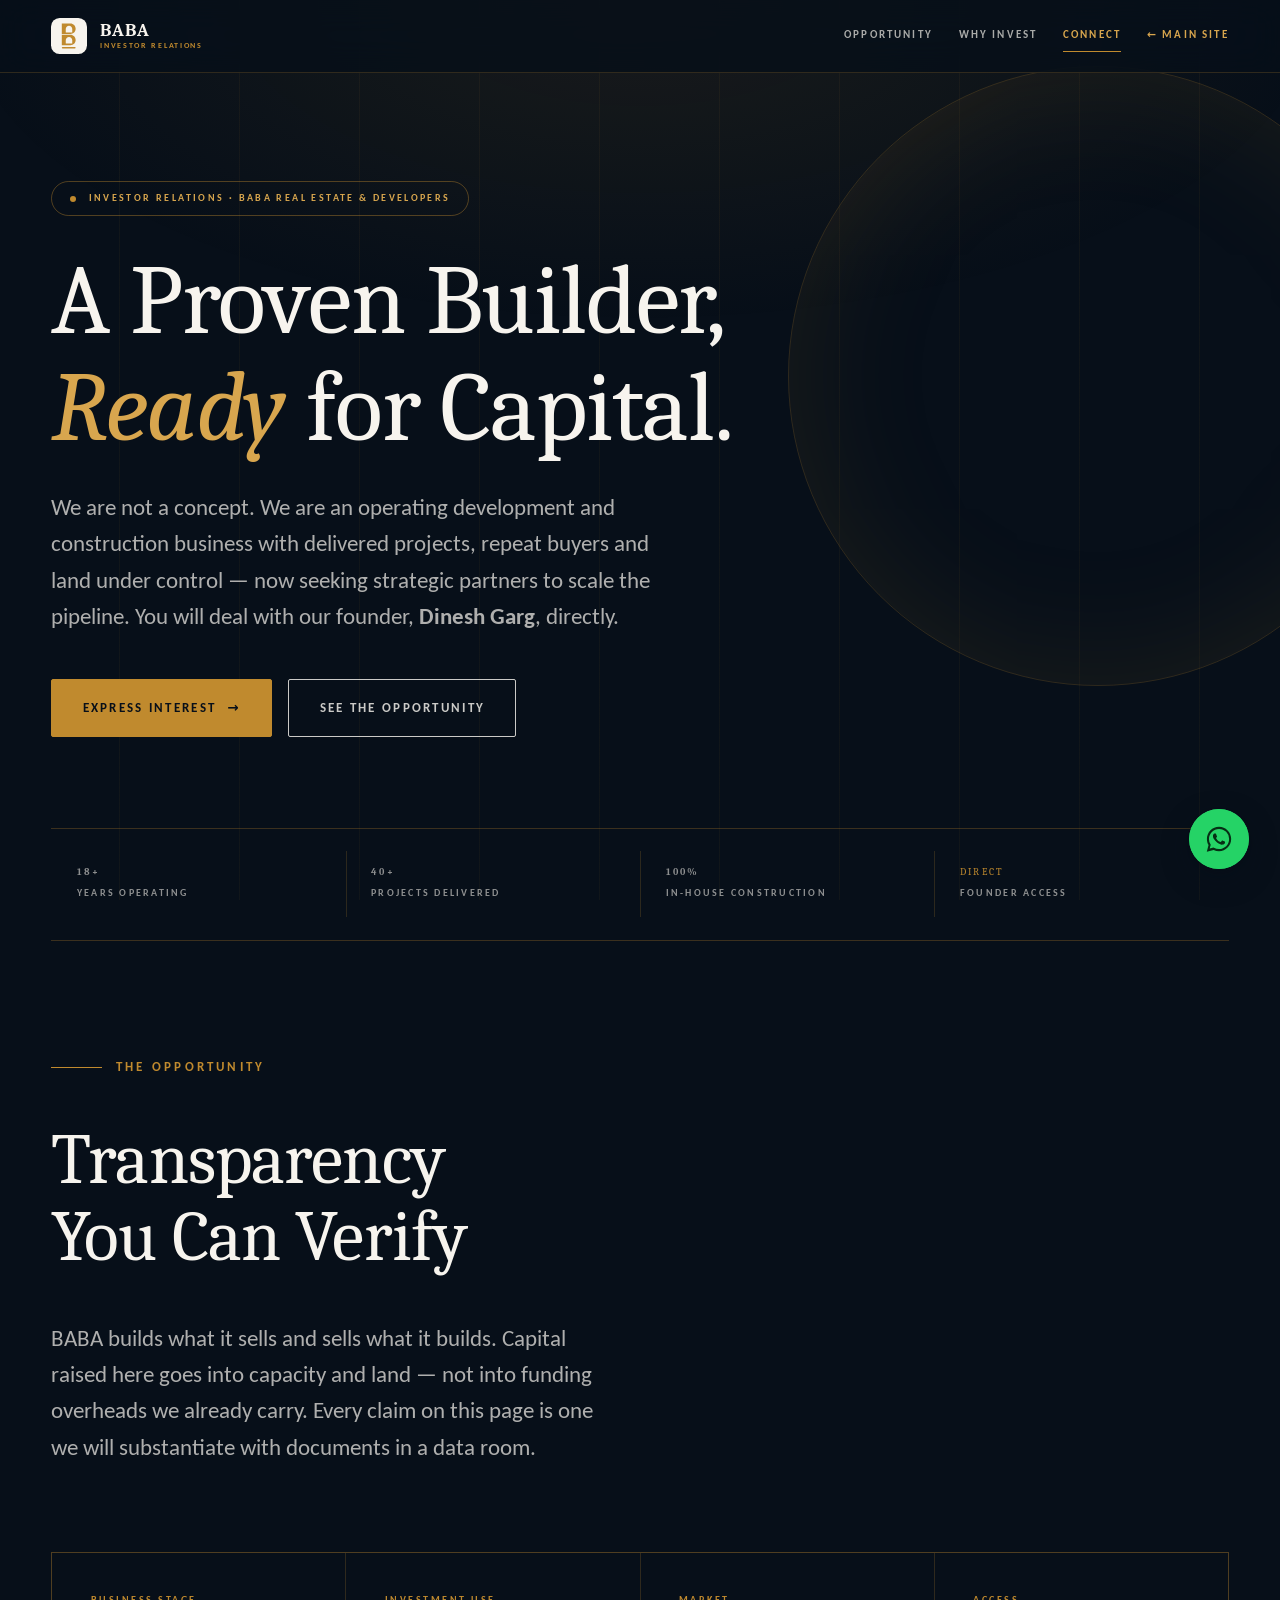
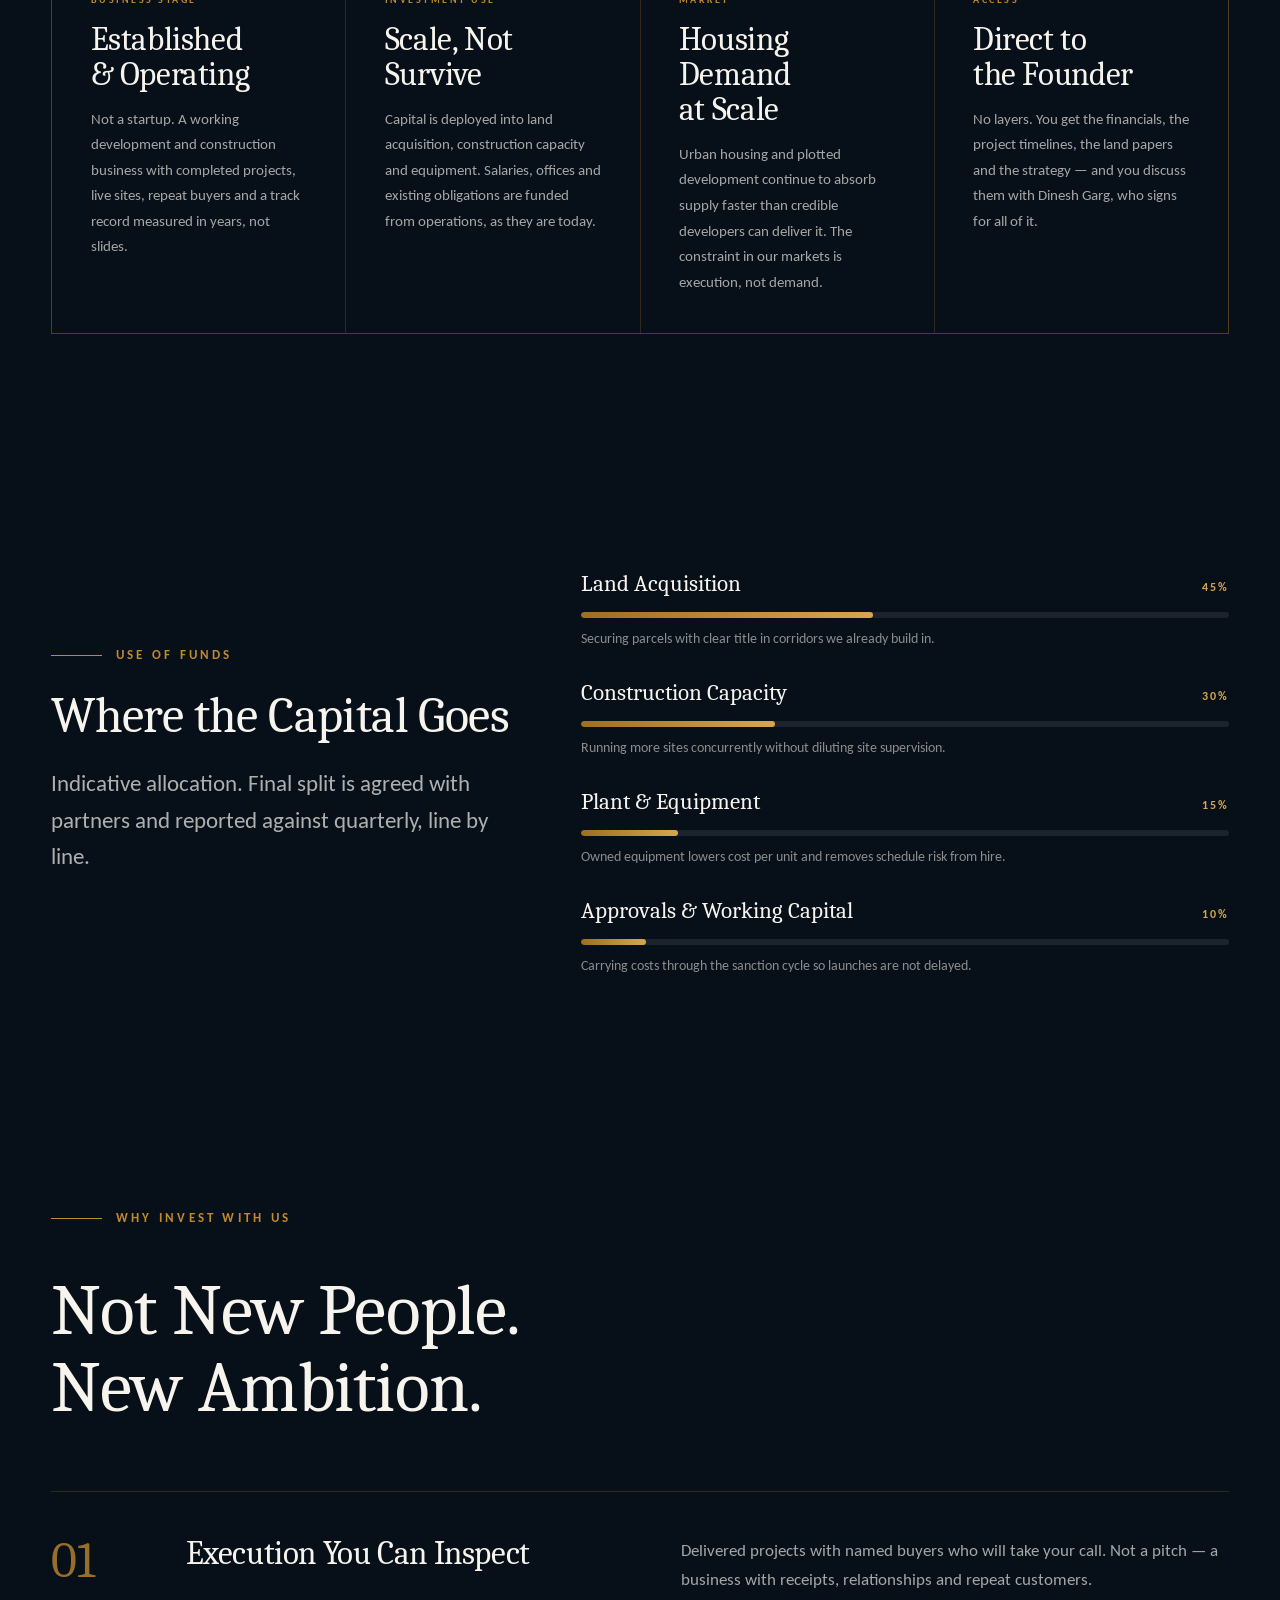
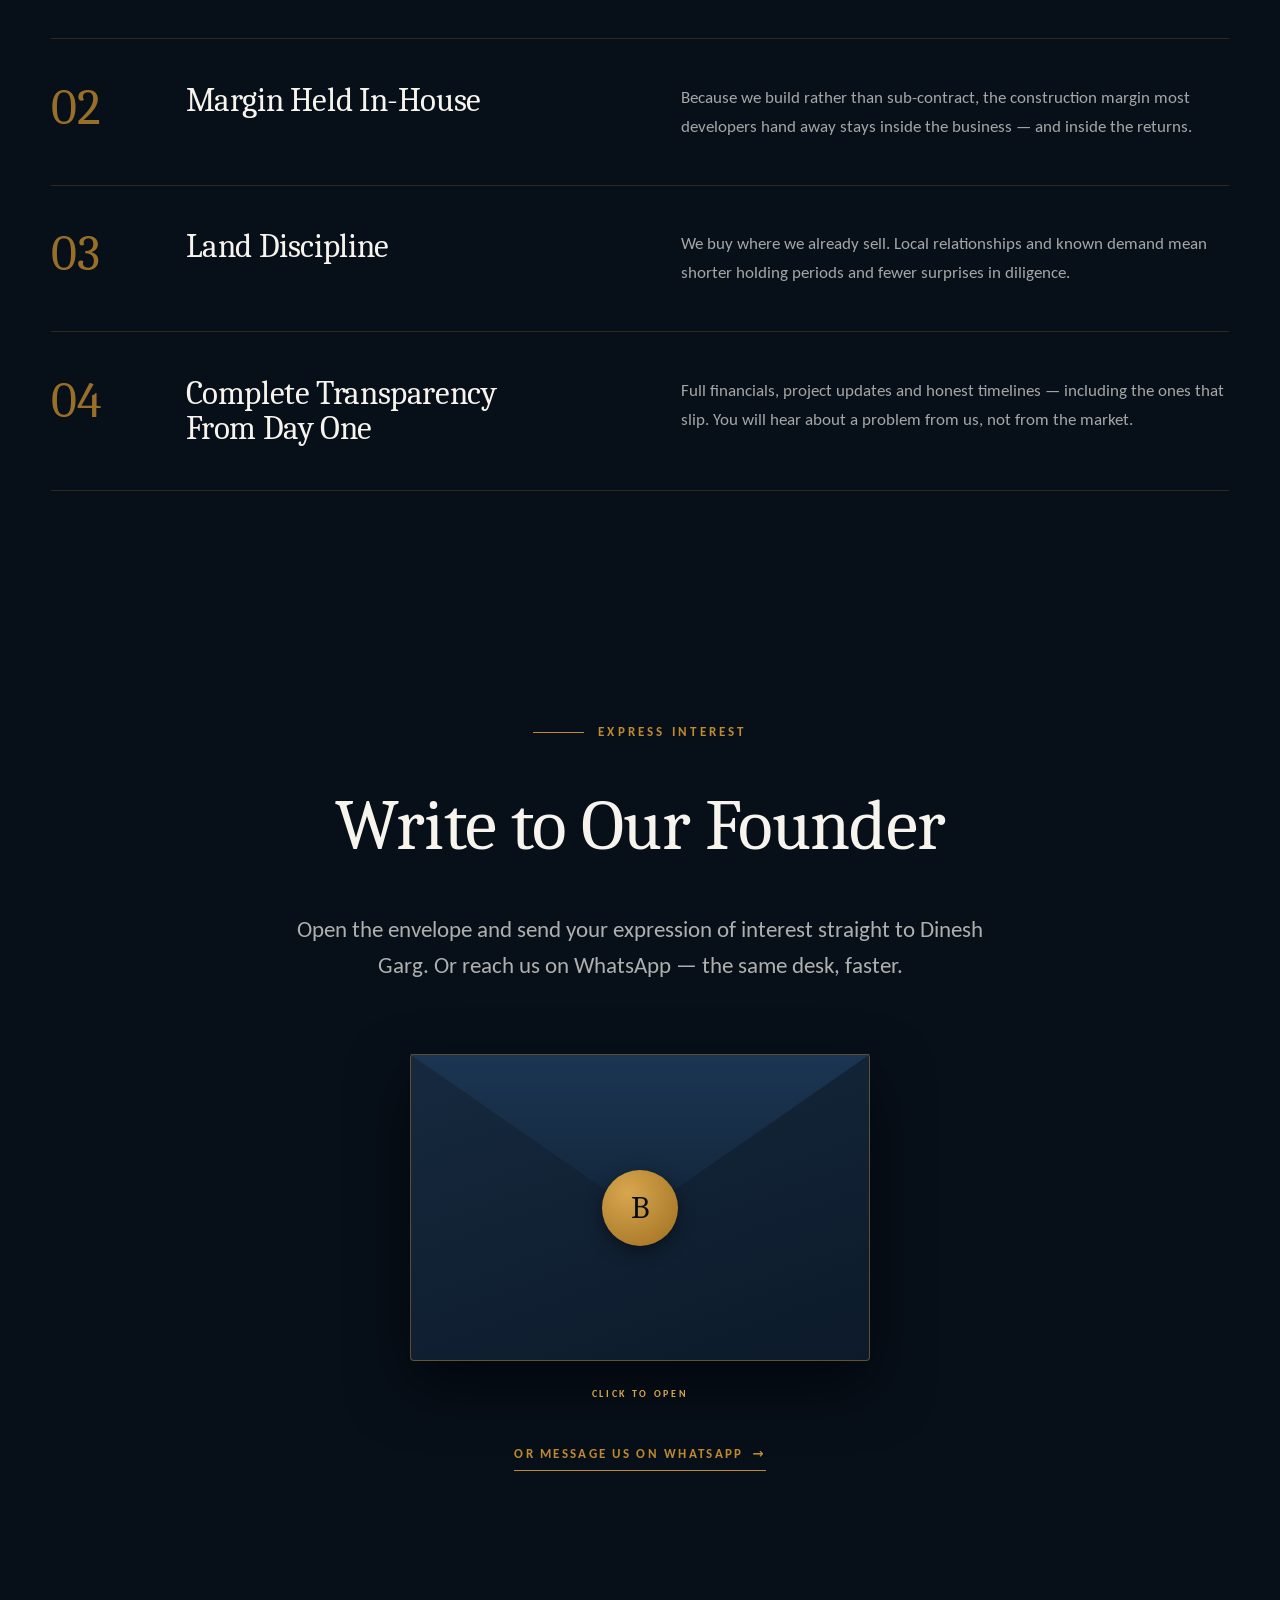
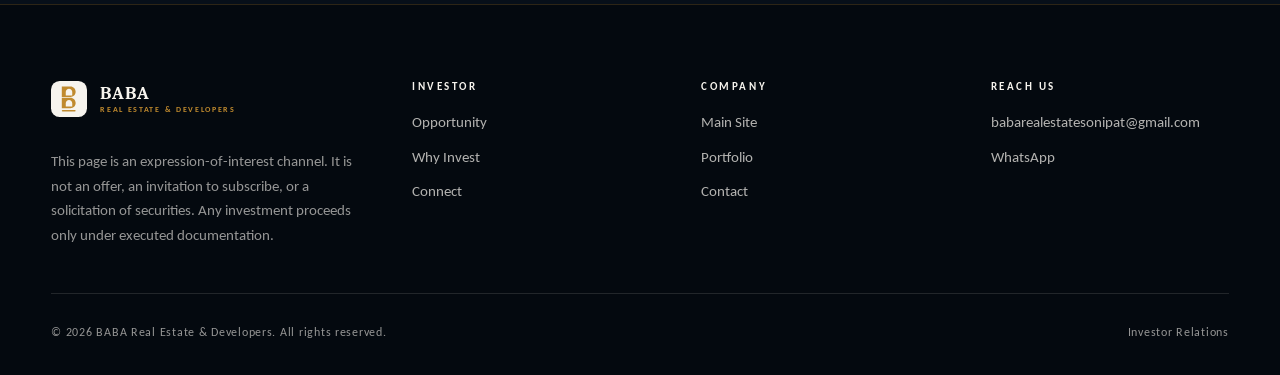
==== investors.html @ 48f4e611 "Add files via upload" ====
<!DOCTYPE html>
<html lang="en">
<head>
<meta charset="utf-8">
<meta name="viewport" content="width=device-width, initial-scale=1">
<title>Investor Relations — BABA Real Estate &amp; Developers</title>
<meta name="description" content="BABA Real Estate &amp; Developers is seeking strategic partners to expand project capacity, acquire land and deepen the development pipeline. Direct access to the founders.">
<meta name="theme-color" content="#070F19">
<meta name="robots" content="noindex">

<link rel="icon" href="assets/img/favicon.svg" type="image/svg+xml">

<!-- Marks that scripting is live. The scroll-reveal CSS is gated on this, so
     if JS never runs the page renders normally instead of staying blank. -->
<script>document.documentElement.className += ' js';</script>

<link rel="preload" href="assets/fonts/caladea-400-latin.woff2" as="font" type="font/woff2" crossorigin>
<link rel="preload" href="assets/fonts/caladea-700-latin.woff2" as="font" type="font/woff2" crossorigin>
<link rel="preload" href="assets/fonts/carlito-400-latin.woff2" as="font" type="font/woff2" crossorigin>
<link rel="preload" href="assets/fonts/carlito-700-latin.woff2" as="font" type="font/woff2" crossorigin>
<link rel="stylesheet" href="assets/css/site.css">
<link rel="stylesheet" href="assets/css/investors.css">
<script src="assets/js/config.js" defer></script>
<script src="assets/js/investors.js" defer></script>
</head>

<body class="ir">

<!-- ═════════════════════════════ SUB-NAV ════════════════════════════════ -->
<header class="irnav" id="irnav">
  <div class="irnav__in">

    <a href="index.html" class="lockup lockup--sm" aria-label="BABA Real Estate and Developers — main site">
      <svg class="lockup__mark" viewBox="0 0 96 96" aria-hidden="true">
        <rect class="badge" width="96" height="96" rx="23.04"/>
        <path fill-rule="evenodd" d="M28.8 14.88 L51.84 14.88 C59.5278 14.88 65.76 21.1122 65.76 28.8 C65.76 36.4878 59.5278 42.72 51.84 42.72 L28.8 42.72 Z M28.8 44.64 L51.84 44.64 C59.5278 44.64 65.76 50.8722 65.76 58.56 C65.76 66.2478 59.5278 72.48 51.84 72.48 L28.8 72.48 Z M39.36 38.4 L39.36 29.28 C39.36 24.5082 43.2282 20.64 48 20.64 C52.7718 20.64 56.64 24.5082 56.64 29.28 L56.64 38.4 Z M39.36 68.16 L39.36 59.04 C39.36 54.2682 43.2282 50.4 48 50.4 C52.7718 50.4 56.64 54.2682 56.64 59.04 L56.64 68.16 Z"/>
        <rect class="plot" x="28.8" y="77.28" width="36.96" height="4.32" rx="2.16"/>
      </svg>
      <span class="lockup__type">
        <span class="lockup__word">BABA</span>
        <span class="lockup__desc">Investor Relations</span>
      </span>
    </a>

    <nav class="irnav__links" aria-label="Investor relations">
      <a class="irnav__link" href="#opportunity">Opportunity</a>
      <a class="irnav__link" href="#why-invest">Why Invest</a>
      <a class="irnav__link" href="#connect">Connect</a>
      <a class="irnav__link irnav__back" href="index.html">← Main Site</a>
    </nav>
  </div>
</header>

<main>

<!-- ═══════════════════════════════ HERO ═════════════════════════════════ -->
<section class="irhero">
  <div class="shell-wide">
    <p class="irhero__stamp" data-reveal><b aria-hidden="true"></b> Investor Relations · BABA Real Estate &amp; Developers</p>
    <h1 data-reveal style="--d:80ms">A Proven Builder, <em>Ready</em> for Capital.</h1>
    <p class="lede" data-reveal style="--d:170ms">
      We are not a concept. We are an operating development and construction business with
      delivered projects, repeat buyers and land under control — now seeking strategic
      partners to scale the pipeline. You will deal with our founder,
      <strong>Dinesh Garg</strong>, directly.
    </p>
    <div class="irhero__actions" data-reveal style="--d:260ms">
      <button class="btn btn--brass" type="button" data-open-modal>
        Express Interest <span class="arw" aria-hidden="true">→</span>
      </button>
      <a class="btn btn--ghost" href="#opportunity">See the Opportunity</a>
    </div>
  </div>
</section>

<!-- ═══════════════════════════════ LEDGER ═══════════════════════════════ -->
<section>
  <div class="shell-wide">
    <div class="ledger">
      <div class="ledger__cell" data-reveal>
        <span class="ledger__n" data-count="18" data-suffix="+">0</span>
        <span>Years Operating</span>
      </div>
      <div class="ledger__cell" data-reveal style="--d:80ms">
        <span class="ledger__n" data-count="40" data-suffix="+">0</span>
        <span>Projects Delivered</span>
      </div>
      <div class="ledger__cell" data-reveal style="--d:160ms">
        <span class="ledger__n" data-count="100" data-suffix="%">0</span>
        <span>In-House Construction</span>
      </div>
      <div class="ledger__cell" data-reveal style="--d:240ms">
        <span class="ledger__n"><b>Direct</b></span>
        <span>Founder Access</span>
      </div>
    </div>
  </div>
</section>

<!-- ═══════════════════════════ THE OPPORTUNITY ══════════════════════════ -->
<section class="section" id="opportunity">
  <div class="shell-wide">

    <div class="opp__head">
      <p class="eyebrow" data-reveal>The Opportunity</p>
      <h2 data-reveal style="--d:80ms">Transparency You Can Verify</h2>
      <p class="lede" data-reveal style="--d:160ms">
        BABA builds what it sells and sells what it builds. Capital raised here goes into
        capacity and land — not into funding overheads we already carry. Every claim on this
        page is one we will substantiate with documents in a data room.
      </p>
    </div>

    <div class="opps">
      <article class="opp" data-reveal>
        <span class="opp__label">Business Stage</span>
        <h3>Established &amp; Operating</h3>
        <p>Not a startup. A working development and construction business with completed projects, live sites, repeat buyers and a track record measured in years, not slides.</p>
      </article>

      <article class="opp" data-reveal style="--d:90ms">
        <span class="opp__label">Investment Use</span>
        <h3>Scale, Not Survive</h3>
        <p>Capital is deployed into land acquisition, construction capacity and equipment. Salaries, offices and existing obligations are funded from operations, as they are today.</p>
      </article>

      <article class="opp" data-reveal style="--d:180ms">
        <span class="opp__label">Market</span>
        <h3>Housing Demand at Scale</h3>
        <p>Urban housing and plotted development continue to absorb supply faster than credible developers can deliver it. The constraint in our markets is execution, not demand.</p>
      </article>

      <article class="opp" data-reveal style="--d:270ms">
        <span class="opp__label">Access</span>
        <h3>Direct to the Founder</h3>
        <p>No layers. You get the financials, the project timelines, the land papers and the strategy — and you discuss them with Dinesh Garg, who signs for all of it.</p>
      </article>
    </div>
  </div>
</section>

<!-- ═══════════════════════════ USE OF FUNDS ═════════════════════════════ -->
<section class="section">
  <div class="shell-wide funds">
    <div>
      <p class="eyebrow" data-reveal>Use of Funds</p>
      <h2 data-reveal style="--d:80ms">Where the Capital Goes</h2>
      <p class="lede" data-reveal style="--d:160ms">
        Indicative allocation. Final split is agreed with partners and reported against
        quarterly, line by line.
      </p>
    </div>

    <div class="fundlist">
      <div class="fundrow" data-reveal>
        <div class="fundrow__top"><strong>Land Acquisition</strong><span>45%</span></div>
        <div class="fundrow__bar"><i data-bar="45"></i></div>
        <p>Securing parcels with clear title in corridors we already build in.</p>
      </div>
      <div class="fundrow" data-reveal style="--d:90ms">
        <div class="fundrow__top"><strong>Construction Capacity</strong><span>30%</span></div>
        <div class="fundrow__bar"><i data-bar="30"></i></div>
        <p>Running more sites concurrently without diluting site supervision.</p>
      </div>
      <div class="fundrow" data-reveal style="--d:180ms">
        <div class="fundrow__top"><strong>Plant &amp; Equipment</strong><span>15%</span></div>
        <div class="fundrow__bar"><i data-bar="15"></i></div>
        <p>Owned equipment lowers cost per unit and removes schedule risk from hire.</p>
      </div>
      <div class="fundrow" data-reveal style="--d:270ms">
        <div class="fundrow__top"><strong>Approvals &amp; Working Capital</strong><span>10%</span></div>
        <div class="fundrow__bar"><i data-bar="10"></i></div>
        <p>Carrying costs through the sanction cycle so launches are not delayed.</p>
      </div>
    </div>
  </div>
</section>

<!-- ═══════════════════════════ WHY INVEST ═══════════════════════════════ -->
<section class="section" id="why-invest">
  <div class="shell-wide">

    <div class="opp__head">
      <p class="eyebrow" data-reveal>Why Invest With Us</p>
      <h2 data-reveal style="--d:80ms">Not New People. New Ambition.</h2>
    </div>

    <div class="wi">
      <article class="wirow" data-reveal>
        <span class="wirow__n">01</span>
        <h3>Execution You Can Inspect</h3>
        <p>Delivered projects with named buyers who will take your call. Not a pitch — a business with receipts, relationships and repeat customers.</p>
      </article>
      <article class="wirow" data-reveal>
        <span class="wirow__n">02</span>
        <h3>Margin Held In-House</h3>
        <p>Because we build rather than sub-contract, the construction margin most developers hand away stays inside the business — and inside the returns.</p>
      </article>
      <article class="wirow" data-reveal>
        <span class="wirow__n">03</span>
        <h3>Land Discipline</h3>
        <p>We buy where we already sell. Local relationships and known demand mean shorter holding periods and fewer surprises in diligence.</p>
      </article>
      <article class="wirow" data-reveal>
        <span class="wirow__n">04</span>
        <h3>Complete Transparency From Day One</h3>
        <p>Full financials, project updates and honest timelines — including the ones that slip. You will hear about a problem from us, not from the market.</p>
      </article>
    </div>
  </div>
</section>

<!-- ═══════════════════════════════ CONNECT ══════════════════════════════ -->
<section class="section" id="connect">
  <div class="shell connect">
    <p class="eyebrow" data-reveal style="justify-content:center">Express Interest</p>
    <h2 data-reveal style="--d:80ms">Write to Our Founder</h2>
    <p class="lede" data-reveal style="--d:160ms">
      Open the envelope and send your expression of interest straight to Dinesh Garg.
      Or reach us on WhatsApp — the same desk, faster.
    </p>

    <button class="envelope" type="button" data-open-modal aria-label="Open the expression of interest form" data-reveal style="--d:240ms">
      <span class="envelope__body"></span>
      <span class="envelope__seal" aria-hidden="true">B</span>
      <span class="envelope__flap"></span>
      <span class="envelope__hint">Click to open</span>
    </button>

    <p style="margin-top:3.4rem" data-reveal>
      <a class="link-u" data-wa-investor href="#">Or message us on WhatsApp <span aria-hidden="true">→</span></a>
    </p>
  </div>
</section>

</main>

<!-- ═══════════════════════════════ FOOTER ═══════════════════════════════ -->
<footer class="footer">
  <div class="shell">
    <div class="footer__top">
      <div>
        <a href="index.html" class="lockup lockup--sm" style="--badge:var(--paper-200);--word:var(--paper-200)" aria-label="BABA Real Estate and Developers">
          <svg class="lockup__mark" viewBox="0 0 96 96" aria-hidden="true">
            <rect class="badge" width="96" height="96" rx="23.04"/>
            <path fill-rule="evenodd" d="M28.8 14.88 L51.84 14.88 C59.5278 14.88 65.76 21.1122 65.76 28.8 C65.76 36.4878 59.5278 42.72 51.84 42.72 L28.8 42.72 Z M28.8 44.64 L51.84 44.64 C59.5278 44.64 65.76 50.8722 65.76 58.56 C65.76 66.2478 59.5278 72.48 51.84 72.48 L28.8 72.48 Z M39.36 38.4 L39.36 29.28 C39.36 24.5082 43.2282 20.64 48 20.64 C52.7718 20.64 56.64 24.5082 56.64 29.28 L56.64 38.4 Z M39.36 68.16 L39.36 59.04 C39.36 54.2682 43.2282 50.4 48 50.4 C52.7718 50.4 56.64 54.2682 56.64 59.04 L56.64 68.16 Z"/>
            <rect class="plot" x="28.8" y="77.28" width="36.96" height="4.32" rx="2.16"/>
          </svg>
          <span class="lockup__type">
            <span class="lockup__word">BABA</span>
            <span class="lockup__desc">Real Estate &amp; Developers</span>
          </span>
        </a>
        <p class="footer__blurb">
          This page is an expression-of-interest channel. It is not an offer, an invitation to
          subscribe, or a solicitation of securities. Any investment proceeds only under
          executed documentation.
        </p>
      </div>

      <div>
        <h4>Investor</h4>
        <ul>
          <li><a href="#opportunity">Opportunity</a></li>
          <li><a href="#why-invest">Why Invest</a></li>
          <li><a href="#connect">Connect</a></li>
        </ul>
      </div>

      <div>
        <h4>Company</h4>
        <ul>
          <li><a href="index.html">Main Site</a></li>
          <li><a href="index.html#gallery">Portfolio</a></li>
          <li><a href="index.html#contact">Contact</a></li>
        </ul>
      </div>

      <div>
        <h4>Reach Us</h4>
        <ul>
          <li><a class="js-investor-mail" href="#">babarealestatesonipat@gmail.com</a></li>
          <li><a data-wa-investor href="#">WhatsApp</a></li>
        </ul>
      </div>
    </div>

    <div class="footer__bot">
      <span>© <span id="yr">2026</span> BABA Real Estate &amp; Developers. All rights reserved.</span>
      <span>Investor Relations</span>
    </div>
  </div>
</footer>

<!-- ═══════════════════════════════ MODAL ════════════════════════════════ -->
<div class="modal" id="irModal" role="dialog" aria-modal="true" aria-labelledby="irModalTitle">
  <div class="modal__panel">
    <button class="modal__x" id="irModalClose" aria-label="Close">✕</button>

    <div class="modal__head">
      <span>BABA Real Estate &amp; Developers</span>
      <h2 id="irModalTitle">Express Investment Interest</h2>
    </div>

    <form class="form" id="irForm" novalidate>
      <div class="form__row">
        <div class="field">
          <label for="i-first">First Name</label>
          <input id="i-first" name="firstName" type="text" autocomplete="given-name" required>
          <span class="field__err">Please enter your first name.</span>
        </div>
        <div class="field">
          <label for="i-last">Last Name</label>
          <input id="i-last" name="lastName" type="text" autocomplete="family-name">
        </div>
      </div>

      <div class="form__row">
        <div class="field">
          <label for="i-email">Email Address</label>
          <input id="i-email" name="email" type="email" autocomplete="email" required>
          <span class="field__err">Please enter a valid email address.</span>
        </div>
        <div class="field">
          <label for="i-phone">Phone Number</label>
          <input id="i-phone" name="phone" type="tel" autocomplete="tel" required>
          <span class="field__err">Please enter a valid phone number.</span>
        </div>
      </div>

      <div class="field">
        <label for="i-range">Investment Range</label>
        <select id="i-range" name="range" required>
          <option value="">Select a range</option>
          <option>₹10L – ₹50L</option>
          <option>₹50L – ₹1Cr</option>
          <option>₹1Cr – ₹5Cr</option>
          <option>₹5Cr+</option>
          <option>Open to Discussion</option>
        </select>
        <span class="field__err">Please choose a range.</span>
      </div>

      <div class="field">
        <label for="i-about">Tell Us About Yourself</label>
        <textarea id="i-about" name="about" placeholder="Background, investment history, what you'd want to see in diligence."></textarea>
      </div>

      <p class="form__note">
        Submitting this form is an expression of interest only. It creates no obligation on
        either side and is not an application to subscribe for securities.
      </p>

      <button class="btn btn--brass" type="submit">
        Send Expression of Interest <span class="arw" aria-hidden="true">→</span>
      </button>
    </form>
  </div>
</div>

<!-- ═══════════════════════════ THANK YOU ════════════════════════════════ -->
<div class="thanks" id="irThanks" role="dialog" aria-modal="true" aria-label="Thank you">
  <div class="thanks__in">
    <span class="thanks__mark" aria-hidden="true">✦</span>
    <h2>Thank You for Reaching Out</h2>
    <p>Dinesh Garg will personally review your expression of interest and reach out within 48 hours.</p>
    <cite>— Dinesh Garg, Founder · BABA Real Estate &amp; Developers</cite>
    <button class="btn btn--ghost" type="button" id="irThanksClose" style="margin-top:1rem">Close ✕</button>
  </div>
</div>

<!-- ═══════════════════════════ WHATSAPP BUTTON ══════════════════════════ -->
<a class="wa" data-wa-investor href="#" target="_blank" rel="noopener" aria-label="Chat with us on WhatsApp">
  <span class="wa__ico" aria-hidden="true">
    <svg viewBox="0 0 32 32"><path d="M16.04 3C8.9 3 3.1 8.8 3.1 15.94c0 2.28.6 4.5 1.74 6.46L3 29.5l7.28-1.9a12.9 12.9 0 0 0 5.76 1.37h.01c7.13 0 12.93-5.8 12.93-12.94 0-3.46-1.35-6.7-3.8-9.15A12.83 12.83 0 0 0 16.04 3Zm0 23.7h-.01a10.7 10.7 0 0 1-5.46-1.5l-.4-.23-4.06 1.06 1.08-3.96-.26-.4a10.68 10.68 0 0 1-1.64-5.72c0-5.92 4.83-10.75 10.76-10.75 2.87 0 5.57 1.12 7.6 3.15a10.68 10.68 0 0 1 3.15 7.6c0 5.94-4.83 10.76-10.76 10.76Zm5.9-8.05c-.32-.16-1.9-.94-2.2-1.05-.3-.1-.51-.16-.73.17-.21.32-.83 1.04-1.02 1.26-.19.21-.38.24-.7.08-.32-.16-1.36-.5-2.6-1.6-.96-.86-1.6-1.92-1.79-2.24-.19-.32-.02-.5.14-.66.14-.14.32-.38.48-.56.16-.19.21-.32.32-.54.1-.21.05-.4-.03-.56-.08-.16-.72-1.74-.99-2.38-.26-.62-.52-.54-.72-.55l-.61-.01c-.21 0-.56.08-.85.4-.29.32-1.11 1.09-1.11 2.65s1.14 3.08 1.3 3.29c.16.21 2.24 3.42 5.43 4.8.76.33 1.35.52 1.81.67.76.24 1.45.21 2 .13.61-.09 1.9-.78 2.16-1.53.27-.75.27-1.39.19-1.52-.08-.13-.29-.21-.61-.37Z"/></svg>
  </span>
  <span class="wa__label">Message Investor Desk</span>
</a>

</body>
</html>
---- assets/css/site.css ----
/* ==========================================================================
   BABA REAL ESTATE & DEVELOPERS
   Brand system taken directly from baba-logo-sheet.pdf
     Slate Ink   #12263A
     Brass       #C08A2E
     Lime Paper  #F7F4EE
     Wordmark    Caladea Bold   Descriptor  Carlito
   ========================================================================== */

/* ---- 0. Fonts (self-hosted) --------------------------------------------
   Caladea + Carlito, latin subsets, served from this origin. Self-hosting
   removes two third-party DNS + TLS handshakes from the critical path —
   with a render-blocking Google Fonts <link> nothing could paint until
   fonts.googleapis.com answered.
   ------------------------------------------------------------------------ */
@font-face {
  font-family: 'Caladea';
  font-style: normal;
  font-weight: 400;
  font-display: swap;
  src: url('../fonts/caladea-400-latin.woff2') format('woff2');
}
@font-face {
  font-family: 'Caladea';
  font-style: normal;
  font-weight: 700;
  font-display: swap;
  src: url('../fonts/caladea-700-latin.woff2') format('woff2');
}
@font-face {
  font-family: 'Caladea';
  font-style: italic;
  font-weight: 400;
  font-display: swap;
  src: url('../fonts/caladea-400i-latin.woff2') format('woff2');
}
@font-face {
  font-family: 'Carlito';
  font-style: normal;
  font-weight: 400;
  font-display: swap;
  src: url('../fonts/carlito-400-latin.woff2') format('woff2');
}
@font-face {
  font-family: 'Carlito';
  font-style: normal;
  font-weight: 700;
  font-display: swap;
  src: url('../fonts/carlito-700-latin.woff2') format('woff2');
}

/* ---- 1. Tokens ---------------------------------------------------------- */
:root {
  /* brand */
  --ink:          #12263A;
  --brass:        #C08A2E;
  --paper:        #F7F4EE;

  /* extended ink range */
  --ink-900:      #070F19;
  --ink-800:      #0B1826;
  --ink-700:      #0E1F33;
  --ink-600:      #12263A;
  --ink-500:      #1B3552;
  --ink-400:      #2A4A6E;

  /* extended brass range */
  --brass-700:    #8A6015;
  --brass-600:    #9E6F20;
  --brass-500:    #C08A2E;
  --brass-400:    #D8A64E;
  --brass-200:    #E9CD93;

  /* Brass for SMALL TYPE ON PAPER. The brand pairing (Brass #C08A2E on Lime
     Paper #F7F4EE) is only 2.77:1 — fine for the mark and for rules, too low
     for label copy people actually have to read. This deeper brass gives
     5.08:1 and still reads as brass. On ink, --brass-500 is 5.07:1 and is used
     unchanged. To go back to the literal brand colour everywhere, point this
     at var(--brass-500). */
  --brass-ink:    var(--brass-700);

  /* paper range */
  --paper-100:    #FFFFFF;
  --paper-200:    #F7F4EE;
  --paper-300:    #EFE9DD;
  --paper-400:    #E2D9C7;

  /* semantic */
  --bg:           var(--paper-200);
  --fg:           var(--ink-600);
  --rule:         rgba(18, 38, 58, .14);
  --rule-brass:   rgba(192, 138, 46, .32);

  /* type */
  --font-display: 'Caladea', Georgia, 'Times New Roman', serif;
  --font-ui:      'Carlito', 'Segoe UI', system-ui, -apple-system, sans-serif;

  --step--1: clamp(.78rem, .76rem + .1vw, .84rem);
  --step-0:  clamp(1rem, .96rem + .18vw, 1.09rem);
  --step-1:  clamp(1.2rem, 1.12rem + .38vw, 1.45rem);
  --step-2:  clamp(1.55rem, 1.38rem + .82vw, 2.1rem);
  --step-3:  clamp(2rem, 1.6rem + 1.9vw, 3.1rem);
  --step-4:  clamp(2.5rem, 1.75rem + 3.4vw, 4.6rem);
  --step-5:  clamp(3rem, 1.7rem + 5.6vw, 6.5rem);

  /* layout */
  --shell:      min(1280px, 100% - 2 * var(--gutter));
  --shell-wide: min(1560px, 100% - 2 * var(--gutter));
  --gutter:     clamp(1.15rem, 4vw, 3.75rem);
  --section-y:  clamp(4.5rem, 9vw, 9.5rem);
  --header-h:   84px;

  --ease:       cubic-bezier(.22, .61, .36, 1);
  --ease-out:   cubic-bezier(.16, 1, .3, 1);
}

/* ---- 2. Reset ----------------------------------------------------------- */
*, *::before, *::after { box-sizing: border-box; }
html { -webkit-text-size-adjust: 100%; scroll-behavior: smooth; }
@media (prefers-reduced-motion: reduce) { html { scroll-behavior: auto; } }

body {
  margin: 0;
  background: var(--bg);
  color: var(--fg);
  font-family: var(--font-ui);
  font-size: var(--step-0);
  line-height: 1.68;
  -webkit-font-smoothing: antialiased;
  overflow-x: hidden;
}
body.is-locked { overflow: hidden; }

img, svg, video { display: block; max-width: 100%; }
/* the width/height attributes map to presentational width/height hints —
   without this, `aspect-ratio` on an <img> is ignored (both sides definite) */
img { height: auto; }
button, input, select, textarea { font: inherit; color: inherit; }
a { color: inherit; text-decoration: none; }

h1, h2, h3, h4 {
  font-family: var(--font-display);
  font-weight: 400;
  line-height: 1.08;
  letter-spacing: -.012em;
  margin: 0;
  text-wrap: balance;
}

::selection { background: var(--brass); color: var(--paper-200); }

:focus-visible {
  outline: 2px solid var(--brass-400);
  outline-offset: 3px;
  border-radius: 2px;
}

/* ---- 3. Primitives ------------------------------------------------------ */
.shell      { width: var(--shell); margin-inline: auto; }
.shell-wide { width: var(--shell-wide); margin-inline: auto; }
.section    { padding-block: var(--section-y); position: relative; }

/* NOTE: `content-visibility: auto` was tried here and removed deliberately.
   It relies on the browser deciding a section is "relevant to the user",
   which needs a running rendering lifecycle. Inside embedded webviews and
   preview panes that lifecycle can stall, and skipped sections then never
   render at all — blank bands, and heights frozen at their estimate so the
   page stops reflowing on resize. The saving was small; the failure was not.

   Long-running decorative animations are paused while off-screen so they
   stop occupying the compositor (and the battery). */
.ticker.is-idle .ticker__track,
.iband__seal.is-idle::after { animation-play-state: paused; }

.eyebrow {
  font-family: var(--font-ui);
  font-size: var(--step--1);
  font-weight: 700;
  letter-spacing: .24em;
  text-transform: uppercase;
  color: var(--brass-ink);
  margin: 0 0 1.4rem;
  display: flex;
  align-items: center;
  gap: .85rem;
}
/* on the ink fields the literal brand brass already clears AA (5.07:1) */
.on-ink .eyebrow,
.vision .eyebrow,
.why .eyebrow,
.iband .eyebrow,
.hero .eyebrow { color: var(--brass-500); }
.eyebrow::before {
  content: "";
  width: clamp(24px, 4vw, 52px);
  height: 1px;
  background: currentColor;
  flex: none;
}

.lede {
  font-size: var(--step-1);
  line-height: 1.6;
  max-width: 58ch;
  /* Softens whatever colour the section sets, instead of hard-coding Slate Ink.
     Hard-coding made this invisible on the dark sections (.vision, .why,
     .iband) — they set a light `color`, but this rule overrode the inheritance
     and painted ink-on-ink at 1.3:1. currentColor resolves to the inherited
     colour, so it now follows the section it sits in. */
  color: inherit;
  color: color-mix(in srgb, currentColor 78%, transparent);
}

.script {
  font-family: var(--font-display);
  font-style: italic;
  color: var(--brass-400);
}

.rule { height: 1px; background: var(--rule); border: 0; margin: 0; }

/* on-ink surfaces */
.on-ink { background: var(--ink-600); color: var(--paper-200); }
.on-ink h1, .on-ink h2, .on-ink h3 { color: var(--paper-200); }
.on-ink .lede { color: rgba(247, 244, 238, .72); }
.on-ink .rule { background: rgba(247, 244, 238, .13); }

/* ---- 4. Buttons --------------------------------------------------------- */
.btn {
  --btn-fg: var(--paper-200);
  --btn-bg: var(--ink-600);
  display: inline-flex;
  align-items: center;
  gap: .7rem;
  padding: 1.02rem 1.9rem;
  font-size: var(--step--1);
  font-weight: 700;
  letter-spacing: .17em;
  text-transform: uppercase;
  color: var(--btn-fg);
  background: var(--btn-bg);
  border: 1px solid var(--btn-bg);
  border-radius: 2px;
  cursor: pointer;
  position: relative;
  overflow: hidden;
  isolation: isolate;
  transition: color .45s var(--ease), border-color .45s var(--ease), transform .3s var(--ease);
}
.btn::after {
  content: "";
  position: absolute;
  inset: 0;
  background: var(--brass-500);
  transform: translateY(101%);
  transition: transform .45s var(--ease-out);
  z-index: -1;
}
.btn:hover::after, .btn:focus-visible::after { transform: translateY(0); }
.btn:hover { color: var(--ink-900); border-color: var(--brass-500); }
.btn:active { transform: translateY(1px); }
.btn .arw { transition: transform .35s var(--ease); }
.btn:hover .arw { transform: translateX(4px); }

.btn--brass { --btn-bg: var(--brass-500); --btn-fg: var(--ink-900); }
.btn--brass::after { background: var(--paper-200); }
.btn--brass:hover { color: var(--ink-900); border-color: var(--paper-200); }

.btn--ghost {
  --btn-bg: transparent;
  --btn-fg: currentColor;
  border-color: currentColor;
}
.btn--ghost::after { background: var(--brass-500); }

/* text link with sliding underline */
.link-u {
  display: inline-flex;
  align-items: center;
  gap: .55rem;
  font-size: var(--step--1);
  font-weight: 700;
  letter-spacing: .17em;
  text-transform: uppercase;
  color: var(--brass-500);
  padding-bottom: .35rem;
  background-image: linear-gradient(currentColor, currentColor);
  background-size: 100% 1px;
  background-repeat: no-repeat;
  background-position: 0 100%;
  transition: background-size .45s var(--ease-out), color .3s var(--ease);
}
.link-u:hover { background-size: 0% 1px; }

/* ---- 5. Logo lockup ----------------------------------------------------- */
.lockup { display: inline-flex; align-items: center; gap: .82rem; }
.lockup__mark { width: 46px; height: 46px; flex: none; }
.lockup__mark rect.badge { fill: var(--badge, var(--ink-600)); transition: fill .4s var(--ease); }
.lockup__mark path, .lockup__mark rect.plot { fill: var(--brass-500); }
.lockup__type { display: grid; gap: .18rem; line-height: 1; }
.lockup__word {
  font-family: var(--font-display);
  font-weight: 700;
  font-size: 1.38rem;
  letter-spacing: .06em;
  color: var(--word, var(--ink-600));
  transition: color .4s var(--ease);
}
.lockup__desc {
  font-family: var(--font-ui);
  font-weight: 700;
  font-size: .565rem;
  letter-spacing: .215em;
  text-transform: uppercase;
  color: var(--brass-500);
  white-space: nowrap;
}
.lockup--sm .lockup__mark { width: 36px; height: 36px; }
.lockup--sm .lockup__word { font-size: 1.1rem; }
.lockup--sm .lockup__desc { font-size: .49rem; }
.lockup--lg .lockup__mark { width: 70px; height: 70px; }
.lockup--lg .lockup__word { font-size: 2.1rem; }
.lockup--lg .lockup__desc { font-size: .78rem; }

/* ---- 6. Header ---------------------------------------------------------- */
.header {
  position: fixed;
  inset: 0 0 auto;
  z-index: 90;
  height: var(--header-h);
  display: flex;
  align-items: center;
  transition: background .5s var(--ease), height .5s var(--ease), box-shadow .5s var(--ease), border-color .5s var(--ease);
  border-bottom: 1px solid transparent;
}
.header__in {
  width: var(--shell-wide);
  margin-inline: auto;
  display: flex;
  align-items: center;
  justify-content: space-between;
  gap: 2rem;
}
.header--over { --badge: var(--paper-200); --word: var(--paper-200); }
.header--over .nav__link { color: rgba(247, 244, 238, .82); }

.header.is-stuck {
  height: 70px;
  background: rgba(247, 244, 238, .93);
  backdrop-filter: blur(14px) saturate(150%);
  -webkit-backdrop-filter: blur(14px) saturate(150%);
  border-bottom-color: var(--rule);
  --badge: var(--ink-600);
  --word: var(--ink-600);
}
/* backdrop-filter repaints a blurred layer on every scroll frame — costly on
   phone GPUs. Below tablet, fall back to an opaque bar. */
@media (max-width: 900px) {
  .header.is-stuck {
    background: var(--paper-200);
    backdrop-filter: none;
    -webkit-backdrop-filter: none;
  }
}
.header.is-stuck .nav__link { color: var(--ink-600); }
/* the descriptor sits on paper once the bar turns light */
.header.is-stuck .lockup__desc { color: var(--brass-ink); }

.nav { display: flex; align-items: center; gap: clamp(1.1rem, 2.2vw, 2.4rem); }
.nav__link {
  position: relative;
  font-size: var(--step--1);
  font-weight: 700;
  letter-spacing: .17em;
  text-transform: uppercase;
  padding: .45rem 0;
  transition: color .35s var(--ease);
}
.nav__link::after {
  content: "";
  position: absolute;
  left: 0; bottom: 0;
  width: 100%; height: 1px;
  background: var(--brass-500);
  transform: scaleX(0);
  transform-origin: right;
  transition: transform .45s var(--ease-out);
}
.nav__link:hover::after, .nav__link.is-active::after { transform: scaleX(1); transform-origin: left; }
.nav__link:hover, .nav__link.is-active { color: var(--brass-500) !important; }

.nav__link--invest {
  color: var(--brass-500) !important;
  padding: .55rem 1.1rem;
  border: 1px solid var(--rule-brass);
  border-radius: 2px;
}
.nav__link--invest::after { display: none; }
.nav__link--invest:hover { background: var(--brass-500); color: var(--ink-900) !important; }

.header__cta { display: inline-flex; }

/* burger */
.burger {
  display: none;
  width: 44px; height: 44px;
  align-items: center; justify-content: center;
  background: none; border: 1px solid currentColor; border-radius: 2px;
  cursor: pointer;
  /* Must be set explicitly. `color: inherit` picked up Slate Ink from <body>,
     which rendered the button at ~1.1:1 against the dark hero — invisible,
     and below 900px this is the only navigation control on the page. */
  color: var(--ink-600);
  transition: color .4s var(--ease);
}
.header--over .burger { color: var(--paper-200); }
.header.is-stuck .burger { color: var(--ink-600); }
.burger span {
  display: block; position: relative;
  width: 18px; height: 1.5px; background: currentColor;
  transition: background .25s var(--ease);
}
.burger span::before, .burger span::after {
  content: ""; position: absolute; left: 0;
  width: 18px; height: 1.5px; background: currentColor;
  transition: transform .35s var(--ease-out);
}
.burger span::before { top: -6px; }
.burger span::after  { top: 6px; }
.burger[aria-expanded="true"] span { background: transparent; }
.burger[aria-expanded="true"] span::before { transform: translateY(6px) rotate(45deg); }
.burger[aria-expanded="true"] span::after  { transform: translateY(-6px) rotate(-45deg); }

/* mobile drawer */
.drawer {
  position: fixed;
  inset: 0;
  z-index: 89;
  background: var(--ink-800);
  display: grid;
  align-content: center;
  /* `safe` keeps the top reachable when the menu is taller than the screen
     (short landscape phones) — plain `center` would clip it out of scroll range */
  align-content: safe center;
  overflow-y: auto;
  overscroll-behavior: contain;
  padding: 6rem var(--gutter) 3rem;
  clip-path: inset(0 0 100% 0);
  transition: clip-path .65s var(--ease-out);
  pointer-events: none;
}
.drawer.is-open { clip-path: inset(0 0 0 0); pointer-events: auto; }
.drawer__list { display: grid; gap: .2rem; }
.drawer__link {
  display: flex;
  align-items: baseline;
  gap: 1.1rem;
  padding: .85rem 0;
  border-bottom: 1px solid rgba(247, 244, 238, .1);
  font-family: var(--font-display);
  font-size: clamp(1.7rem, 8vw, 2.6rem);
  color: var(--paper-200);
}
.drawer__link i {
  font-family: var(--font-ui);
  font-style: normal;
  font-size: .7rem;
  font-weight: 700;
  letter-spacing: .2em;
  color: var(--brass-500);
}
.drawer__foot { margin-top: 2.6rem; display: grid; gap: 1rem; justify-items: start; }

/* short viewports (landscape phones, small tablets): tighten so the menu
   fits without needing to scroll */
@media (max-height: 780px) {
  .drawer { padding-top: 5rem; padding-bottom: 2rem; }
  .drawer__link { padding: .62rem 0; font-size: clamp(1.5rem, 6.2vw, 2.15rem); }
  .drawer__foot { margin-top: 1.8rem; }
}

/* ---- 7. Hero ------------------------------------------------------------ */
.hero {
  position: relative;
  min-height: 100vh;   /* fallback: some embedded webviews don't support svh */
  min-height: 100svh;
  display: grid;
  align-items: end;
  background: var(--ink-800);
  color: var(--paper-200);
  overflow: hidden;
  isolation: isolate;
}
.hero__bg { position: absolute; inset: 0; z-index: -2; }
.hero__bg svg { width: 100%; height: 100%; object-fit: cover; }
.hero::after {
  content: "";
  position: absolute; inset: 0; z-index: -1;
  background:
    radial-gradient(120% 85% at 78% 12%, rgba(192,138,46,.20), transparent 58%),
    linear-gradient(180deg, rgba(7,15,25,.72) 0%, rgba(7,15,25,.25) 42%, rgba(7,15,25,.92) 100%);
}
.hero__in {
  width: var(--shell-wide);
  margin-inline: auto;
  padding-block: clamp(6rem, 14vh, 9rem) clamp(3.5rem, 9vh, 6rem);
}
.hero h1 {
  font-size: var(--step-5);
  max-width: 15ch;
  margin-bottom: 1.6rem;
}
.hero h1 em { font-style: italic; color: var(--brass-400); }
.hero__sub { max-width: 46ch; color: rgba(247,244,238,.78); font-size: var(--step-1); }
.hero__actions { display: flex; flex-wrap: wrap; gap: 1rem; margin-top: 2.6rem; }

.hero__scroll {
  position: absolute;
  right: var(--gutter);
  bottom: clamp(2rem, 6vh, 4rem);
  display: grid;
  justify-items: center;
  gap: .9rem;
  font-size: .62rem;
  font-weight: 700;
  letter-spacing: .3em;
  text-transform: uppercase;
  color: rgba(247,244,238,.55);
}
.hero__scroll i { display: block; width: 1px; height: 56px; background: rgba(247,244,238,.24); position: relative; overflow: hidden; }
.hero__scroll i::after {
  content: ""; position: absolute; inset: 0;
  background: var(--brass-500);
  animation: scrollcue 2.4s var(--ease) infinite;
}
@keyframes scrollcue { 0% { transform: translateY(-100%); } 60%,100% { transform: translateY(100%); } }

/* hero marquee strip */
.ticker {
  border-block: 1px solid rgba(247,244,238,.12);
  /* Opaque. This was rgba(7,15,25,.55), which overrode the .on-ink background
     and then composited over the *paper* page behind it — the band rendered
     grey (115,118,121) with 2.6:1 label text, instead of continuing the dark
     field from the hero. */
  background: var(--ink-900);
  overflow: hidden;
  padding-block: .95rem;
}
.ticker__track {
  display: flex;
  gap: 3.5rem;
  width: max-content;
  animation: ticker 34s linear infinite;
  font-size: var(--step--1);
  font-weight: 700;
  letter-spacing: .22em;
  text-transform: uppercase;
  color: rgba(247,244,238,.62);
}
.ticker__track span { display: inline-flex; align-items: center; gap: 3.5rem; }
.ticker__track span::after { content: "◆"; color: var(--brass-500); font-size: .55em; letter-spacing: 0; }
.ticker:hover .ticker__track { animation-play-state: paused; }
@keyframes ticker { to { transform: translateX(-50%); } }

/* ---- 8. Statement / pillars -------------------------------------------- */
.statement { display: grid; gap: clamp(2.5rem, 5vw, 4.5rem); }
.statement__head h2 { font-size: var(--step-4); max-width: 16ch; }
.statement__body { display: grid; gap: 1.6rem; max-width: 62ch; }

.pillars {
  display: grid;
  grid-template-columns: repeat(auto-fit, minmax(min(100%, 215px), 1fr));
  border-top: 1px solid var(--rule);
}
.pillar {
  padding: 2.3rem 1.6rem 2.3rem 0;
  border-bottom: 1px solid var(--rule);
  position: relative;
}
.pillar + .pillar { padding-left: clamp(1.2rem, 2.6vw, 2.4rem); }
.pillar + .pillar::before {
  content: "";
  position: absolute; left: 0; top: 2.3rem; bottom: 2.3rem;
  width: 1px; background: var(--rule);
}
.pillar h3 { font-size: var(--step-2); margin-bottom: .4rem; }
.pillar p {
  margin: 0;
  font-size: var(--step--1);
  font-weight: 700;
  letter-spacing: .18em;
  text-transform: uppercase;
  color: var(--brass-ink);
}

/* ---- 9. Vision ---------------------------------------------------------- */
.vision { background: var(--ink-600); color: var(--paper-200); position: relative; overflow: hidden; }
.vision::before {
  content: "";
  position: absolute; inset: 0;
  background:
    radial-gradient(70% 55% at 12% 0%, rgba(192,138,46,.16), transparent 62%),
    radial-gradient(60% 60% at 100% 100%, rgba(42,74,110,.5), transparent 60%);
  pointer-events: none;
}
.vision > * { position: relative; }

.vision__top {
  display: grid;
  gap: clamp(2rem, 4vw, 4rem);
  grid-template-columns: minmax(0, 1.05fr) minmax(0, .95fr);
  align-items: end;
  padding-bottom: clamp(3rem, 6vw, 5rem);
}
.vision__top h2 { font-size: var(--step-4); max-width: 14ch; }
.vision__top h2 .script { display: block; }

.vision__grid {
  display: grid;
  grid-template-columns: repeat(auto-fit, minmax(min(100%, 240px), 1fr));
  gap: 1px;
  background: rgba(247,244,238,.13);
  border: 1px solid rgba(247,244,238,.13);
}
.vcard {
  background: var(--ink-600);
  padding: clamp(1.8rem, 3vw, 2.9rem);
  display: grid;
  gap: .85rem;
  align-content: start;
  position: relative;
  transition: background .5s var(--ease);
}
.vcard::after {
  content: "";
  position: absolute; left: 0; right: 0; bottom: 0;
  height: 2px; background: var(--brass-500);
  transform: scaleX(0); transform-origin: left;
  transition: transform .6s var(--ease-out);
}
.vcard:hover { background: var(--ink-700); }
.vcard:hover::after { transform: scaleX(1); }
.vcard__n {
  font-family: var(--font-display);
  font-size: var(--step-2);
  color: var(--brass-500);
  line-height: 1;
}
.vcard h3 { font-size: var(--step-1); }
.vcard p { margin: 0; color: rgba(247,244,238,.66); font-size: .95rem; }

/* ---- 9b. Founder -------------------------------------------------------- */
.founder {
  margin-top: clamp(3.5rem, 7vw, 6.5rem);
  padding-top: clamp(3rem, 6vw, 5rem);
  border-top: 1px solid rgba(247, 244, 238, .13);
  display: grid;
  grid-template-columns: minmax(0, .78fr) minmax(0, 1.22fr);
  gap: clamp(2rem, 5vw, 5rem);
  align-items: start;
}

.founder__portrait { margin: 0; display: grid; gap: 1.1rem; }
.founder__portrait img {
  width: 100%;
  /* matches the source photograph's 3:4 frame, so object-fit never crops it */
  aspect-ratio: 3 / 4;
  object-fit: cover;
  object-position: center top;
  border: 1px solid var(--rule-brass);
  border-radius: 3px;
  background: var(--ink-800);
}
.founder__portrait figcaption { display: grid; gap: .25rem; }
.founder__portrait strong {
  font-family: var(--font-display);
  font-weight: 400;
  font-size: var(--step-2);
  color: var(--paper-200);
  line-height: 1.1;
}
.founder__portrait span {
  font-size: .66rem;
  font-weight: 700;
  letter-spacing: .2em;
  text-transform: uppercase;
  color: var(--brass-500);
}

.founder__letter { display: grid; gap: 1.6rem; align-content: start; }

.founder__quote {
  margin: 0;
  font-family: var(--font-display);
  font-size: var(--step-3);
  line-height: 1.18;
  letter-spacing: -.01em;
  color: var(--brass-400);
  text-wrap: balance;
  max-width: 20ch;
}

.founder__body { display: grid; gap: 1.15rem; max-width: 62ch; }
.founder__body p { margin: 0; color: rgba(247, 244, 238, .74); }
.founder__body p:first-child::first-letter {
  font-family: var(--font-display);
  font-size: 3.1em;
  font-weight: 700;
  line-height: .82;
  float: left;
  padding: .06em .14em 0 0;
  color: var(--brass-500);
}

.founder__principles { display: flex; flex-wrap: wrap; gap: .55rem; }
.founder__principles span {
  padding: .5rem 1.05rem;
  border: 1px solid var(--rule-brass);
  border-radius: 999px;
  font-size: .66rem;
  font-weight: 700;
  letter-spacing: .16em;
  text-transform: uppercase;
  color: rgba(247, 244, 238, .78);
}

.founder__sign {
  display: grid;
  gap: .3rem;
  padding-top: 1.5rem;
  border-top: 1px solid rgba(247, 244, 238, .13);
}
.founder__signature {
  font-family: var(--font-display);
  font-style: italic;
  font-size: clamp(1.6rem, 3.4vw, 2.3rem);
  line-height: 1;
  color: var(--paper-200);
}
.founder__role {
  font-size: .66rem;
  font-weight: 700;
  letter-spacing: .2em;
  text-transform: uppercase;
  color: var(--brass-500);
}

/* ---- 10. Gallery -------------------------------------------------------- */
.gallery__head {
  display: flex;
  flex-wrap: wrap;
  align-items: flex-end;
  justify-content: space-between;
  gap: 1.6rem 2rem;
  margin-bottom: clamp(2rem, 4vw, 3.2rem);
}
.gallery__head h2 { font-size: var(--step-4); max-width: 15ch; }

.filters { display: flex; flex-wrap: wrap; gap: .5rem; }
.filter {
  padding: .58rem 1.15rem;
  font-size: .68rem;
  font-weight: 700;
  letter-spacing: .17em;
  text-transform: uppercase;
  background: transparent;
  border: 1px solid var(--rule);
  border-radius: 2px;
  cursor: pointer;
  transition: all .35s var(--ease);
}
.filter:hover { border-color: var(--brass-500); color: var(--brass-ink); }
.filter.is-active { background: var(--ink-600); border-color: var(--ink-600); color: var(--paper-200); }

.grid {
  display: grid;
  grid-template-columns: repeat(auto-fill, minmax(min(100%, 320px), 1fr));
  /* uniform row height keeps every tile full-bleed — wide tiles are wider, never taller */
  grid-auto-rows: clamp(280px, 25vw, 400px);
  gap: clamp(.9rem, 1.6vw, 1.5rem);
}
.card {
  position: relative;
  display: block;
  height: 100%;
  border-radius: 3px;
  overflow: hidden;
  background: var(--ink-700);
  cursor: pointer;
  border: 0;
  padding: 0;
  text-align: left;
  color: var(--paper-200);
  transition: opacity .5s var(--ease), transform .5s var(--ease);
}
.card--wide { grid-column: span 2; }
.card--full { grid-column: 1 / -1; }
.card__media { position: absolute; inset: 0; overflow: hidden; }
.card__media img {
  width: 100%; height: 100%; object-fit: cover;
  transition: transform 1.1s var(--ease-out), filter .6s var(--ease);
}
.card:hover .card__media img { transform: scale(1.06); }
.card__veil {
  position: absolute; inset: 0;
  background: linear-gradient(180deg, rgba(7,15,25,.05) 25%, rgba(7,15,25,.86) 100%);
}
.card__body {
  position: absolute; inset: auto 0 0 0;
  padding: clamp(1.2rem, 2.4vw, 1.9rem);
  display: grid; gap: .35rem;
}
.card__tag {
  font-size: .62rem; font-weight: 700; letter-spacing: .22em; text-transform: uppercase;
  color: var(--brass-400);
}
.card__title { font-family: var(--font-display); font-size: var(--step-2); line-height: 1.12; }
.card__meta {
  font-size: .74rem; letter-spacing: .12em; text-transform: uppercase;
  color: rgba(247,244,238,.62);
  display: flex; flex-wrap: wrap; gap: .35rem .9rem;
}
.card__plus {
  position: absolute; top: 1rem; right: 1rem;
  width: 38px; height: 38px;
  display: grid; place-items: center;
  border: 1px solid rgba(247,244,238,.35);
  border-radius: 50%;
  color: var(--paper-200);
  opacity: 0; transform: scale(.8);
  transition: opacity .4s var(--ease), transform .4s var(--ease-out), background .3s var(--ease);
}
.card:hover .card__plus { opacity: 1; transform: scale(1); }
.card:hover .card__plus { background: var(--brass-500); border-color: var(--brass-500); color: var(--ink-900); }
.card.is-hidden { display: none; }

/* lightbox */
.lightbox {
  position: fixed; inset: 0; z-index: 120;
  display: grid; place-items: center;
  padding: clamp(1rem, 4vw, 3rem);
  background: rgba(7,15,25,.94);
  backdrop-filter: blur(6px);
  opacity: 0; visibility: hidden;
  transition: opacity .4s var(--ease), visibility .4s;
}
.lightbox.is-open { opacity: 1; visibility: visible; }
.lightbox__fig { max-width: 1100px; width: 100%; display: grid; gap: 1.2rem; }
.lightbox__fig img { width: 100%; border-radius: 3px; }
.lightbox__cap { color: var(--paper-200); display: grid; gap: .3rem; }
.lightbox__cap strong { font-family: var(--font-display); font-weight: 400; font-size: var(--step-2); }
.lightbox__cap span { font-size: .78rem; letter-spacing: .16em; text-transform: uppercase; color: var(--brass-400); }
.lightbox__x {
  position: absolute; top: clamp(1rem, 3vw, 2rem); right: clamp(1rem, 3vw, 2rem);
  width: 46px; height: 46px; border-radius: 50%;
  background: none; border: 1px solid rgba(247,244,238,.3);
  color: var(--paper-200); cursor: pointer;
  transition: background .3s var(--ease), color .3s var(--ease);
}
.lightbox__x:hover { background: var(--brass-500); color: var(--ink-900); border-color: var(--brass-500); }

/* ---- 11. Why us --------------------------------------------------------- */
.why { background: var(--ink-800); color: var(--paper-200); }
.why__head { display: grid; gap: 1.4rem; max-width: 60ch; margin-bottom: clamp(2.6rem, 5vw, 4.2rem); }
.why__head h2 { font-size: var(--step-4); }

.why__list { border-top: 1px solid rgba(247,244,238,.13); }
.whyrow {
  display: grid;
  grid-template-columns: 5.5rem minmax(0, 1fr) minmax(0, 1.15fr);
  gap: clamp(1rem, 3vw, 2.6rem);
  align-items: start;
  padding: clamp(1.7rem, 3vw, 2.5rem) 0;
  border-bottom: 1px solid rgba(247,244,238,.13);
  position: relative;
  transition: padding-left .5s var(--ease-out);
}
.whyrow::before {
  content: "";
  position: absolute; left: 0; top: 0; bottom: 0;
  width: 2px; background: var(--brass-500);
  transform: scaleY(0); transform-origin: top;
  transition: transform .55s var(--ease-out);
}
.whyrow:hover { padding-left: 1.4rem; }
.whyrow:hover::before { transform: scaleY(1); }
.whyrow__n {
  font-family: var(--font-display);
  font-size: var(--step-2);
  color: var(--brass-500);
  line-height: 1;
}
.whyrow h3 { font-size: var(--step-2); }
.whyrow p { margin: 0; color: rgba(247,244,238,.68); }

.assure {
  margin-top: clamp(2.6rem, 5vw, 4rem);
  display: grid;
  grid-template-columns: repeat(auto-fit, minmax(min(100%, 190px), 1fr));
  gap: 1px;
  background: rgba(247,244,238,.13);
  border: 1px solid rgba(247,244,238,.13);
}
.assure__item {
  background: var(--ink-800);
  padding: clamp(1.5rem, 3vw, 2.2rem);
  display: grid; gap: .45rem;
}
.assure__n {
  font-family: var(--font-display);
  font-size: var(--step-3);
  color: var(--paper-200);
  line-height: 1;
}
.assure__n b { color: var(--brass-500); font-weight: 400; }
.assure__item span {
  font-size: .68rem; font-weight: 700; letter-spacing: .2em; text-transform: uppercase;
  color: rgba(247,244,238,.6);
}

/* ---- 12. Investor band -------------------------------------------------- */
.iband {
  position: relative;
  overflow: hidden;
  background:
    linear-gradient(135deg, var(--ink-900) 0%, var(--ink-600) 45%, var(--ink-700) 100%);
  color: var(--paper-200);
  isolation: isolate;
}
.iband::before {
  content: "";
  position: absolute; inset: 0; z-index: -1;
  background:
    repeating-linear-gradient(115deg, transparent 0 38px, rgba(192,138,46,.055) 38px 39px),
    radial-gradient(65% 120% at 88% 50%, rgba(192,138,46,.22), transparent 62%);
}
.iband__in {
  display: grid;
  grid-template-columns: minmax(0, 1.15fr) minmax(0, .85fr);
  gap: clamp(2rem, 5vw, 5rem);
  align-items: center;
}
.iband h2 { font-size: var(--step-4); max-width: 16ch; margin-bottom: 1.3rem; }
.iband__seal {
  justify-self: center;
  width: min(280px, 70vw);
  aspect-ratio: 1;
  display: grid; place-items: center;
  border-radius: 50%;
  border: 1px solid var(--rule-brass);
  position: relative;
}
.iband__seal::before, .iband__seal::after {
  content: ""; position: absolute; border-radius: 50%; border: 1px solid var(--rule-brass);
}
.iband__seal::before { inset: 16px; }
.iband__seal::after  { inset: 34px; border-style: dashed; animation: spin 44s linear infinite; }
@keyframes spin { to { transform: rotate(360deg); } }
.iband__seal div { text-align: center; display: grid; gap: .3rem; }
.iband__seal strong {
  font-family: var(--font-display); font-weight: 400;
  font-size: var(--step-3); color: var(--brass-400); line-height: 1;
}
.iband__seal span {
  font-size: .6rem; font-weight: 700; letter-spacing: .26em; text-transform: uppercase;
  color: rgba(247,244,238,.6);
}

/* ---- 13. Contact -------------------------------------------------------- */
.contact { background: var(--paper-300); }
.contact__in {
  display: grid;
  grid-template-columns: minmax(0, .9fr) minmax(0, 1.1fr);
  gap: clamp(2.4rem, 5vw, 5rem);
}
.contact h2 { font-size: var(--step-4); max-width: 12ch; margin-bottom: 1.2rem; }
.contact__detail { display: grid; gap: 1.5rem; margin-top: 2.4rem; }
.contact__detail div { display: grid; gap: .25rem; }
.contact__detail dt {
  font-size: .66rem; font-weight: 700; letter-spacing: .22em; text-transform: uppercase;
  color: var(--brass-ink);
}
.contact .link-u { color: var(--brass-ink); }
.contact__detail dd { margin: 0; font-size: var(--step-1); font-family: var(--font-display); overflow-wrap: anywhere; }

.form { display: grid; gap: 1.1rem; }
.form__row { display: grid; grid-template-columns: 1fr 1fr; gap: 1.1rem; }
.field { display: grid; gap: .45rem; }
.field label {
  font-size: .64rem; font-weight: 700; letter-spacing: .22em; text-transform: uppercase;
  /* 62% measured 4.18:1 at 10px — under AA. 78% clears it. */
  color: color-mix(in srgb, var(--ink-600) 78%, transparent);
}
.field input, .field select, .field textarea {
  width: 100%;
  padding: .95rem 1rem;
  background: var(--paper-100);
  border: 1px solid var(--rule);
  border-radius: 2px;
  transition: border-color .3s var(--ease), box-shadow .3s var(--ease);
}
.field textarea { resize: vertical; min-height: 118px; }
.field input:focus, .field select:focus, .field textarea:focus {
  outline: none;
  border-color: var(--brass-500);
  box-shadow: 0 0 0 3px rgba(192,138,46,.16);
}
.field.is-invalid input, .field.is-invalid select, .field.is-invalid textarea { border-color: #B4472F; }
.field__err { font-size: .72rem; color: #B4472F; display: none; }
.field.is-invalid .field__err { display: block; }
/* 60% measured 3.95:1 at 12px — under AA. 75% clears it. */
.form__note { font-size: .78rem; line-height: 1.6; color: color-mix(in srgb, var(--ink-600) 75%, transparent); }
.form__ok {
  display: none;
  padding: 1rem 1.2rem;
  border: 1px solid var(--brass-500);
  background: rgba(192,138,46,.1);
  border-radius: 2px;
  font-size: .9rem;
}
.form__ok.is-shown { display: block; }

/* ---- 14. Footer --------------------------------------------------------- */
.footer { background: var(--ink-900); color: rgba(247,244,238,.72); padding-block: clamp(3rem, 6vw, 5rem) 2rem; }
/* Narrow-first and overflow-proof. The old `minmax(0,1.3fr) repeat(auto-fit,
   minmax(140px,1fr))` could exceed its container: four 140px floors plus three
   gaps needs ~656px, more than the shell has between ~640px and ~760px wide.
   `min(100%, 150px)` makes a track floor that can never exceed the container. */
.footer__top {
  display: grid;
  grid-template-columns: repeat(auto-fit, minmax(min(100%, 150px), 1fr));
  gap: clamp(2rem, 4vw, 3.5rem);
  padding-bottom: 2.8rem;
  border-bottom: 1px solid rgba(247,244,238,.12);
}
@media (min-width: 901px) {
  .footer__top { grid-template-columns: minmax(0, 1.3fr) repeat(3, minmax(0, 1fr)); }
}
.footer h4 {
  font-family: var(--font-ui);
  font-size: .66rem; font-weight: 700; letter-spacing: .24em; text-transform: uppercase;
  color: var(--brass-500);
  margin-bottom: 1.1rem;
}
/* long email addresses have no break opportunity and would widen the column */
.footer ul { list-style: none; margin: 0; padding: 0; display: grid; gap: .6rem; font-size: .92rem; overflow-wrap: anywhere; }
.footer a:hover { color: var(--brass-400); }
.footer__blurb { max-width: 42ch; margin: 1.4rem 0 0; font-size: .92rem; color: rgba(247,244,238,.6); }
.footer__bot {
  padding-top: 1.8rem;
  display: flex; flex-wrap: wrap; gap: .8rem 1.6rem;
  justify-content: space-between;
  font-size: .76rem; letter-spacing: .06em;
  /* .45 measured 4.21:1 at 12px — just under AA */
  color: rgba(247,244,238,.6);
}

/* ---- 15. WhatsApp FAB --------------------------------------------------- */
.wa {
  position: fixed;
  right: clamp(1rem, 2.4vw, 2rem);
  bottom: clamp(1rem, 2.4vw, 2rem);
  z-index: 100;
  display: inline-flex;
  align-items: center;
  gap: .7rem;
  padding: 0;
  height: 60px;
  border-radius: 999px;
  background: #25D366;
  color: #062E14;
  box-shadow: 0 10px 28px rgba(7,15,25,.34), 0 2px 6px rgba(7,15,25,.2);
  transition: transform .4s var(--ease-out), box-shadow .4s var(--ease), background .3s var(--ease);
  overflow: hidden;
  max-width: 60px;
}
.wa__ico { width: 60px; height: 60px; display: grid; place-items: center; flex: none; }
.wa__ico svg { width: 30px; height: 30px; fill: currentColor; }
.wa__label {
  font-size: .72rem; font-weight: 700; letter-spacing: .16em; text-transform: uppercase;
  white-space: nowrap;
  padding-right: 1.4rem;
  opacity: 0;
  transition: opacity .35s var(--ease);
}
.wa:hover, .wa:focus-visible {
  max-width: 320px;
  transform: translateY(-2px);
  box-shadow: 0 16px 38px rgba(7,15,25,.4);
}
.wa:hover .wa__label, .wa:focus-visible .wa__label { opacity: 1; }
.wa::before {
  content: "";
  position: absolute;
  left: 0; top: 0;
  width: 60px; height: 60px;
  border-radius: 50%;
  border: 2px solid #25D366;
  animation: wapulse 2.8s var(--ease) infinite;
  pointer-events: none;
}
@keyframes wapulse {
  0%   { transform: scale(1);   opacity: .7; }
  70%  { transform: scale(1.5); opacity: 0; }
  100% { transform: scale(1.5); opacity: 0; }
}

/* ---- 16. Reveal on scroll ---------------------------------------------- */
/* Gated on .js (set by an inline script in <head>). Content must never be
   hidden by a rule that only JavaScript can undo — if the script fails, or
   the observer never delivers, the page would simply be blank. Without .js
   everything renders normally, un-animated. */
.js [data-reveal] {
  opacity: 0;
  transform: translateY(26px);
  transition: opacity .9s var(--ease-out), transform .9s var(--ease-out);
  transition-delay: var(--d, 0ms);
}
.js [data-reveal].is-in { opacity: 1; transform: none; }

.js [data-reveal="line"] { transform: none; opacity: 1; clip-path: inset(0 100% 0 0); transition: clip-path 1.1s var(--ease-out); }
.js [data-reveal="line"].is-in { clip-path: inset(0 0 0 0); }

@media (prefers-reduced-motion: reduce) {
  .js [data-reveal], .js [data-reveal="line"] { opacity: 1 !important; transform: none !important; clip-path: none !important; }
  .ticker__track, .iband__seal::after, .wa::before, .hero__scroll i::after { animation: none !important; }
}

/* ---- 17. Responsive ----------------------------------------------------- */
@media (max-width: 1080px) {
  .vision__top,
  .iband__in,
  .contact__in { grid-template-columns: 1fr; }
  .founder { grid-template-columns: 1fr; }
  .founder__portrait { max-width: 380px; }
  .whyrow { grid-template-columns: 3.6rem 1fr; }
  .whyrow p { grid-column: 2; }
  .iband__seal { display: none; }
}

@media (max-width: 900px) {
  .nav, .header__cta { display: none; }
  .burger { display: inline-flex; }
  .card--wide { grid-column: span 1; }
  /* 4 stats in an auto-fit grid land 3 + 1, leaving a dead cell. 2x2 instead. */
  .assure { grid-template-columns: 1fr 1fr; }
}

/* Very narrow (320–380px, and the narrow side panels some apps embed pages in).
   The descriptor is `white-space: nowrap`, so at ~9px + .215em tracking it is
   wide enough to push the burger past the shell. Shrink the lockup instead of
   letting the header overflow. */
@media (max-width: 400px) {
  .header__in { gap: .75rem; }
  .lockup { gap: .6rem; }
  .lockup__mark { width: 38px; height: 38px; }
  .lockup__word { font-size: 1.15rem; }
  .lockup__desc { font-size: .5rem; letter-spacing: .12em; }
}
@media (max-width: 340px) {
  .lockup__desc { display: none; }
}

@media (max-width: 640px) {
  :root { --header-h: 68px; }
  .form__row { grid-template-columns: 1fr; }
  .pillar + .pillar { padding-left: 0; }
  .pillar + .pillar::before { display: none; }
  .hero__scroll { display: none; }
  .wa { height: 54px; max-width: 54px; }
  .wa__ico { width: 54px; height: 54px; }
  .wa::before { width: 54px; height: 54px; }
}
---- assets/css/investors.css ----
/* ==========================================================================
   BABA — INVESTOR RELATIONS
   A deliberately separate treatment: near-black ink, brass foil, ledger
   rules and letterpress spacing. Loads on top of site.css.
   ========================================================================== */

body.ir {
  background: var(--ink-900);
  color: rgba(247, 244, 238, .82);
  --rule: rgba(247, 244, 238, .12);
}
body.ir h1, body.ir h2, body.ir h3, body.ir h4 { color: var(--paper-200); }
body.ir .lede { color: rgba(247, 244, 238, .7); }
/* This whole page is an ink field, so the literal brand brass applies —
   --brass-ink is the deeper tint meant for small type on paper. */
body.ir .eyebrow { color: var(--brass-500); }

/* fine brass ledger grid behind everything */
body.ir::before {
  content: "";
  position: fixed;
  inset: 0;
  z-index: 0;
  pointer-events: none;
  background:
    repeating-linear-gradient(90deg, transparent 0 119px, rgba(192,138,46,.055) 119px 120px),
    radial-gradient(90% 60% at 50% 0%, rgba(192,138,46,.10), transparent 60%);
}
/* Lift page content above the ledger grid. Scoped to flow content only —
   a blanket `body.ir > *` would clobber position:fixed on the sub-nav,
   the WhatsApp button and the dialogs. */
body.ir > main,
body.ir > .footer { position: relative; z-index: 1; }

/* ---- Sub-nav ------------------------------------------------------------ */
.irnav {
  position: fixed;
  inset: 0 0 auto;
  z-index: 90;
  background: rgba(7, 15, 25, .82);
  backdrop-filter: blur(16px) saturate(140%);
  -webkit-backdrop-filter: blur(16px) saturate(140%);
  border-bottom: 1px solid rgba(192, 138, 46, .22);
  transition: background .4s var(--ease);
}
.irnav.is-stuck { background: rgba(7, 15, 25, .96); }
/* backdrop-filter repaints a blurred layer every scroll frame — costly on
   phone GPUs and a common source of flicker in embedded webviews. */
@media (max-width: 900px) {
  .irnav, .irnav.is-stuck {
    background: var(--ink-900);
    backdrop-filter: none;
    -webkit-backdrop-filter: none;
  }
}
.irnav__in {
  width: var(--shell-wide);
  margin-inline: auto;
  height: 72px;
  display: flex;
  align-items: center;
  justify-content: space-between;
  gap: 1.5rem;
}
.irnav .lockup { --badge: var(--paper-200); --word: var(--paper-200); }
.irnav__links { display: flex; align-items: center; gap: clamp(.9rem, 2vw, 2.2rem); }
.irnav__link {
  font-size: .68rem;
  font-weight: 700;
  letter-spacing: .2em;
  text-transform: uppercase;
  color: rgba(247, 244, 238, .68);
  padding: .4rem 0;
  border-bottom: 1px solid transparent;
  transition: color .3s var(--ease), border-color .3s var(--ease);
}
.irnav__link:hover, .irnav__link.is-active { color: var(--brass-400); border-bottom-color: var(--brass-500); }
.irnav__back { color: var(--brass-400); }

/* ---- Hero --------------------------------------------------------------- */
.irhero {
  min-height: 92vh;    /* fallback: some embedded webviews don't support svh */
  min-height: 92svh;
  display: grid;
  align-content: center;
  padding-block: 9rem 4rem;
  position: relative;
  overflow: hidden;
}
.irhero::after {
  content: "";
  position: absolute;
  right: -10%;
  top: 8%;
  width: min(620px, 62vw);
  aspect-ratio: 1;
  border-radius: 50%;
  border: 1px solid rgba(192, 138, 46, .22);
  box-shadow: inset 0 0 140px rgba(192, 138, 46, .12);
  pointer-events: none;
}
.irhero__stamp {
  display: inline-flex;
  align-items: center;
  gap: .8rem;
  padding: .5rem 1.1rem;
  border: 1px solid rgba(192, 138, 46, .4);
  border-radius: 999px;
  font-size: .62rem;
  font-weight: 700;
  letter-spacing: .24em;
  text-transform: uppercase;
  color: var(--brass-400);
  margin-bottom: 2rem;
}
.irhero__stamp b { width: 6px; height: 6px; border-radius: 50%; background: var(--brass-500); }
.irhero h1 { font-size: var(--step-5); max-width: 14ch; margin-bottom: 1.7rem; }
.irhero h1 em { font-style: italic; color: var(--brass-400); }
.irhero .lede { font-size: var(--step-1); max-width: 52ch; }
.irhero__actions { display: flex; flex-wrap: wrap; gap: 1rem; margin-top: 2.8rem; }

/* ---- Metrics ledger ----------------------------------------------------- */
.ledger {
  display: grid;
  grid-template-columns: repeat(auto-fit, minmax(min(100%, 180px), 1fr));
  border-block: 1px solid rgba(192, 138, 46, .28);
}
.ledger__cell {
  padding: clamp(1.6rem, 3vw, 2.4rem) clamp(1rem, 2vw, 1.8rem);
  display: grid;
  gap: .4rem;
  position: relative;
}
.ledger__cell + .ledger__cell::before {
  content: "";
  position: absolute; left: 0; top: 1.4rem; bottom: 1.4rem;
  width: 1px; background: rgba(192, 138, 46, .2);
}
.ledger__n {
  font-family: var(--font-display);
  font-size: var(--step-3);
  line-height: 1;
  color: var(--paper-200);
}
.ledger__n b { color: var(--brass-500); font-weight: 400; }
.ledger__cell span {
  font-size: .64rem; font-weight: 700; letter-spacing: .22em; text-transform: uppercase;
  color: rgba(247, 244, 238, .56);
}

/* ---- Opportunity cards -------------------------------------------------- */
.opp__head { max-width: 62ch; margin-bottom: clamp(2.4rem, 5vw, 4rem); display: grid; gap: 1.3rem; }
.opp__head h2 { font-size: var(--step-4); }

.opps {
  display: grid;
  grid-template-columns: repeat(auto-fit, minmax(min(100%, 265px), 1fr));
  gap: 1px;
  background: rgba(192, 138, 46, .22);
  border: 1px solid rgba(192, 138, 46, .22);
}
.opp {
  background: var(--ink-900);
  padding: clamp(1.8rem, 3vw, 2.7rem);
  display: grid;
  gap: .9rem;
  align-content: start;
  position: relative;
  overflow: hidden;
  transition: background .5s var(--ease);
}
.opp::before {
  content: "";
  position: absolute; inset: 0;
  background: radial-gradient(120% 90% at 0% 0%, rgba(192,138,46,.14), transparent 60%);
  opacity: 0;
  transition: opacity .5s var(--ease);
}
.opp:hover { background: #0A1420; }
.opp:hover::before { opacity: 1; }
.opp > * { position: relative; }
.opp__label {
  font-size: .6rem; font-weight: 700; letter-spacing: .26em; text-transform: uppercase;
  color: var(--brass-500);
}
.opp h3 { font-size: var(--step-2); }
.opp p { margin: 0; font-size: .95rem; color: rgba(247, 244, 238, .66); }

/* ---- Use of funds ------------------------------------------------------- */
.funds { display: grid; gap: clamp(2rem, 4vw, 3.4rem); grid-template-columns: minmax(0,.85fr) minmax(0,1.15fr); align-items: center; }
.funds h2 { font-size: var(--step-3); margin-bottom: 1.1rem; }
.fundlist { display: grid; gap: 1.5rem; }
.fundrow { display: grid; gap: .55rem; }
.fundrow__top { display: flex; justify-content: space-between; align-items: baseline; gap: 1rem; }
.fundrow__top strong { font-family: var(--font-display); font-weight: 400; font-size: var(--step-1); color: var(--paper-200); }
.fundrow__top span { font-size: .78rem; font-weight: 700; letter-spacing: .16em; color: var(--brass-400); }
.fundrow__bar { height: 6px; background: rgba(247, 244, 238, .09); border-radius: 3px; overflow: hidden; }
.fundrow__bar i {
  display: block; height: 100%;
  width: 0;
  background: linear-gradient(90deg, var(--brass-600), var(--brass-400));
  border-radius: 3px;
  transition: width 1.4s var(--ease-out);
}
.fundrow p { margin: 0; font-size: .86rem; color: rgba(247, 244, 238, .55); }

/* ---- Why invest --------------------------------------------------------- */
.wi { border-top: 1px solid rgba(192, 138, 46, .22); }
.wirow {
  display: grid;
  grid-template-columns: 6rem minmax(0, 1fr) minmax(0, 1.2fr);
  gap: clamp(1rem, 3vw, 2.6rem);
  align-items: start;
  padding: clamp(1.9rem, 3.4vw, 3rem) 0;
  border-bottom: 1px solid rgba(192, 138, 46, .22);
  position: relative;
  transition: padding-left .5s var(--ease-out);
}
.wirow::before {
  content: "";
  position: absolute; left: 0; top: 0; bottom: 0;
  width: 2px; background: var(--brass-500);
  transform: scaleY(0); transform-origin: top;
  transition: transform .55s var(--ease-out);
}
.wirow:hover { padding-left: 1.5rem; }
.wirow:hover::before { transform: scaleY(1); }
.wirow__n {
  font-family: var(--font-display);
  font-size: var(--step-3);
  line-height: 1;
  /* .55 measured 2.66:1 — under the 3:1 large-text minimum */
  color: rgba(192, 138, 46, .78);
}
.wirow h3 { font-size: var(--step-2); }
.wirow p { margin: 0; color: rgba(247, 244, 238, .66); }

/* ---- Connect / envelope ------------------------------------------------- */
.connect { text-align: center; display: grid; gap: 1.4rem; justify-items: center; }
.connect h2 { font-size: var(--step-4); }
.connect .lede { text-align: center; }

.envelope {
  --w: min(460px, 82vw);
  width: var(--w);
  aspect-ratio: 3 / 2;
  margin-top: 1.6rem;
  position: relative;
  background: none;
  border: 0;
  padding: 0;
  cursor: pointer;
  perspective: 1400px;
}
.envelope__body {
  position: absolute;
  inset: 0;
  background: linear-gradient(160deg, #16293E 0%, #0C1A2A 100%);
  border: 1px solid rgba(192, 138, 46, .45);
  border-radius: 4px;
  box-shadow: 0 24px 60px rgba(0, 0, 0, .55);
  overflow: hidden;
  transition: transform .6s var(--ease-out), box-shadow .6s var(--ease);
}
.envelope:hover .envelope__body { transform: translateY(-8px); box-shadow: 0 34px 80px rgba(0,0,0,.65); }
.envelope__body::before,
.envelope__body::after {
  content: "";
  position: absolute;
  top: 0;
  width: 52%; height: 100%;
  border-top: 1px solid rgba(192, 138, 46, .28);
}
.envelope__body::before { left: 0;  transform-origin: top left;  transform: skewX(28deg); }
.envelope__body::after  { right: 0; transform-origin: top right; transform: skewX(-28deg); }

.envelope__flap {
  position: absolute;
  inset: 0 0 auto 0;
  height: 52%;
  background: linear-gradient(180deg, #1B3552 0%, #12263A 100%);
  border: 1px solid rgba(192, 138, 46, .45);
  border-bottom: 0;
  clip-path: polygon(0 0, 100% 0, 50% 100%);
  transform-origin: top center;
  transition: transform .7s var(--ease-out);
  z-index: 3;
}
.envelope:hover .envelope__flap { transform: rotateX(38deg); }

.envelope__seal {
  position: absolute;
  left: 50%; top: 50%;
  transform: translate(-50%, -50%);
  width: 76px; height: 76px;
  border-radius: 50%;
  background: radial-gradient(circle at 34% 30%, var(--brass-400), var(--brass-600));
  display: grid; place-items: center;
  font-family: var(--font-display);
  font-size: 2rem;
  color: var(--ink-900);
  box-shadow: 0 6px 18px rgba(0, 0, 0, .45);
  z-index: 4;
  transition: transform .6s var(--ease-out);
}
.envelope:hover .envelope__seal { transform: translate(-50%, -50%) scale(1.06) rotate(-6deg); }

.envelope__hint {
  position: absolute;
  left: 0; right: 0; bottom: -2.6rem;
  font-size: .64rem; font-weight: 700; letter-spacing: .26em; text-transform: uppercase;
  color: var(--brass-400);
}

/* ---- Modal -------------------------------------------------------------- */
.modal {
  position: fixed; inset: 0; z-index: 130;
  display: grid; place-items: center;
  padding: clamp(1rem, 4vw, 2.5rem);
  background: rgba(4, 9, 15, .9);
  backdrop-filter: blur(8px);
  opacity: 0; visibility: hidden;
  transition: opacity .4s var(--ease), visibility .4s;
  overflow-y: auto;
}
.modal.is-open { opacity: 1; visibility: visible; }
.modal__panel {
  width: min(760px, 100%);
  background: var(--ink-900);
  border: 1px solid rgba(192, 138, 46, .35);
  border-radius: 4px;
  padding: clamp(1.6rem, 4vw, 3rem);
  box-shadow: 0 40px 100px rgba(0, 0, 0, .6);
  transform: translateY(24px) scale(.98);
  transition: transform .5s var(--ease-out);
  max-height: 100%;
}
.modal.is-open .modal__panel { transform: none; }
.modal__head { display: grid; gap: .5rem; margin-bottom: 1.8rem; padding-right: 3rem; }
.modal__head span {
  font-size: .6rem; font-weight: 700; letter-spacing: .26em; text-transform: uppercase;
  color: var(--brass-500);
}
.modal__head h2 { font-size: var(--step-3); }
.modal__x {
  position: absolute; top: clamp(1rem, 3vw, 2rem); right: clamp(1rem, 3vw, 2rem);
  width: 44px; height: 44px; border-radius: 50%;
  background: none; border: 1px solid rgba(247, 244, 238, .3);
  color: var(--paper-200); cursor: pointer;
  transition: background .3s var(--ease), color .3s var(--ease);
}
.modal__x:hover { background: var(--brass-500); color: var(--ink-900); border-color: var(--brass-500); }

body.ir .field label { color: rgba(247, 244, 238, .58); }
body.ir .field input,
body.ir .field select,
body.ir .field textarea {
  background: rgba(247, 244, 238, .05);
  border-color: rgba(247, 244, 238, .18);
  color: var(--paper-200);
}
body.ir .field select option { background: var(--ink-800); color: var(--paper-200); }
body.ir .form__note { color: rgba(247, 244, 238, .5); }

/* thank-you overlay */
.thanks {
  position: fixed; inset: 0; z-index: 140;
  display: grid; place-items: center;
  padding: var(--gutter);
  background: rgba(4, 9, 15, .97);
  text-align: center;
  opacity: 0; visibility: hidden;
  transition: opacity .5s var(--ease), visibility .5s;
}
.thanks.is-open { opacity: 1; visibility: visible; }
.thanks__in { display: grid; gap: 1.1rem; justify-items: center; max-width: 52ch; }
.thanks__mark { font-size: 2.2rem; color: var(--brass-500); }
.thanks h2 { font-size: var(--step-3); }
.thanks p { margin: 0; color: rgba(247, 244, 238, .7); }
.thanks cite {
  font-style: normal;
  font-size: .68rem; font-weight: 700; letter-spacing: .2em; text-transform: uppercase;
  color: var(--brass-400);
}

/* ---- Footer tweaks ------------------------------------------------------ */
body.ir .footer { background: #04090F; border-top: 1px solid rgba(192, 138, 46, .22); }

/* ---- Responsive --------------------------------------------------------- */
@media (max-width: 1000px) {
  .funds { grid-template-columns: 1fr; }
  .wirow { grid-template-columns: 3.6rem 1fr; }
  .wirow p { grid-column: 2; }
  /* same 3 + 1 raggedness as the stats strip — even it to 2x2 */
  .ledger { grid-template-columns: 1fr 1fr; }
}
@media (max-width: 760px) {
  /* keep every section link reachable — drop the wordmark instead */
  .irnav__in { height: 64px; gap: .9rem; }
  .irnav .lockup__type { display: none; }
  .irnav__links { gap: .8rem; }
  .irnav__link { font-size: .58rem; letter-spacing: .13em; }
  .irhero { min-height: auto; padding-block: 7.5rem 3.5rem; }
}
@media (max-width: 400px) {
  .irnav__links { gap: .6rem; }
  .irnav__link { font-size: .54rem; letter-spacing: .09em; }
}
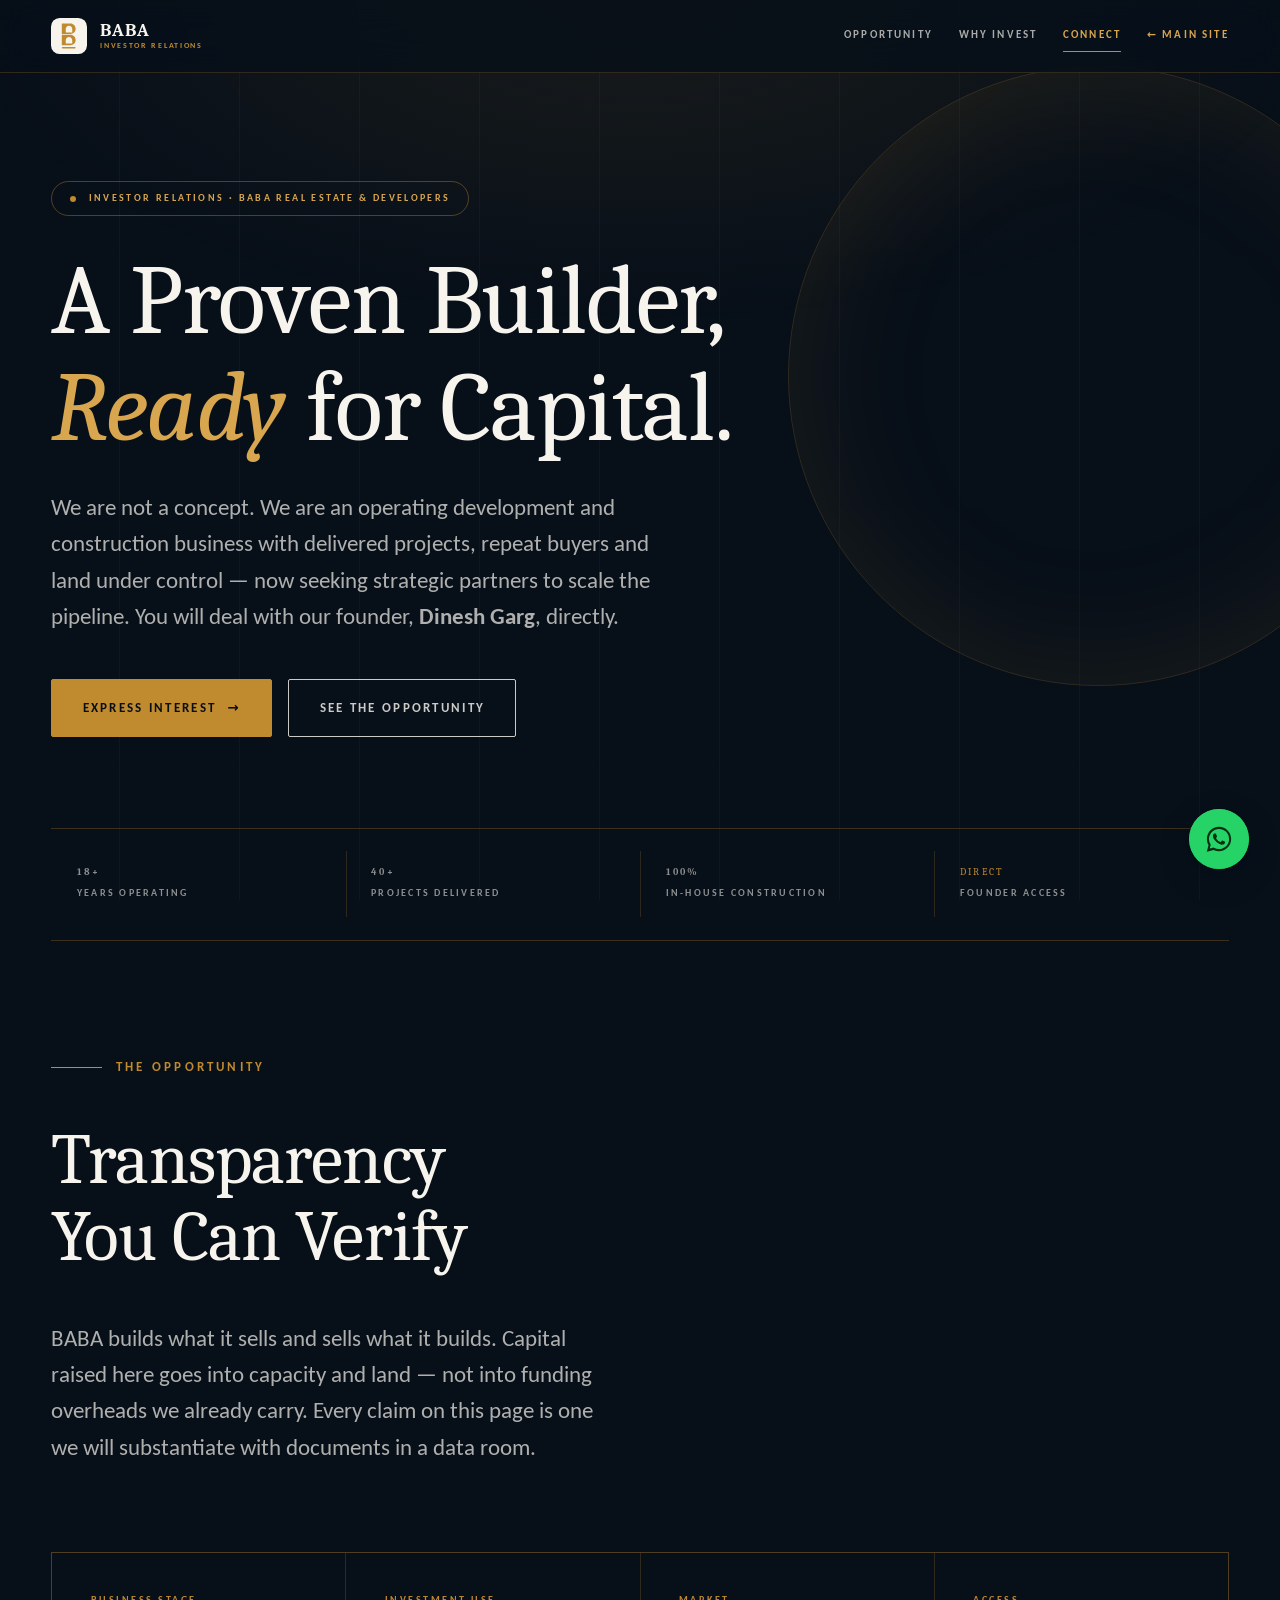
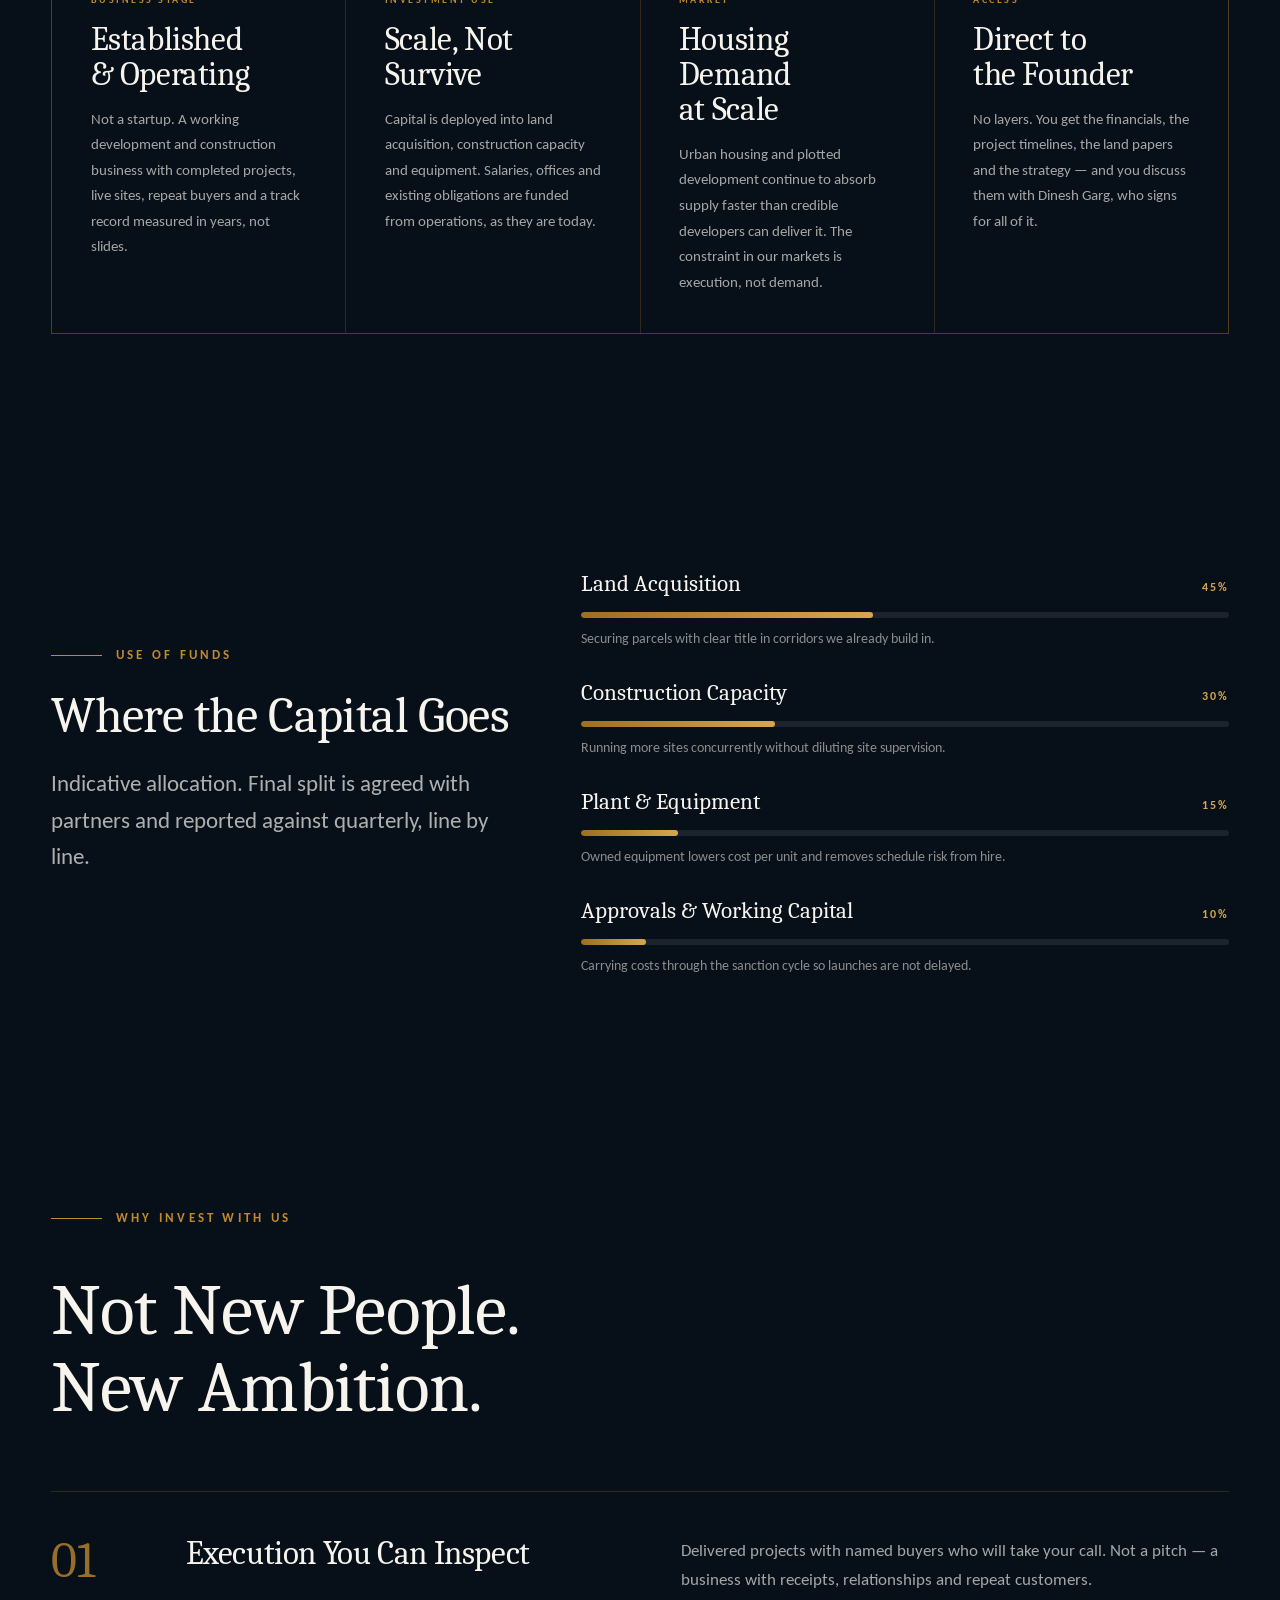
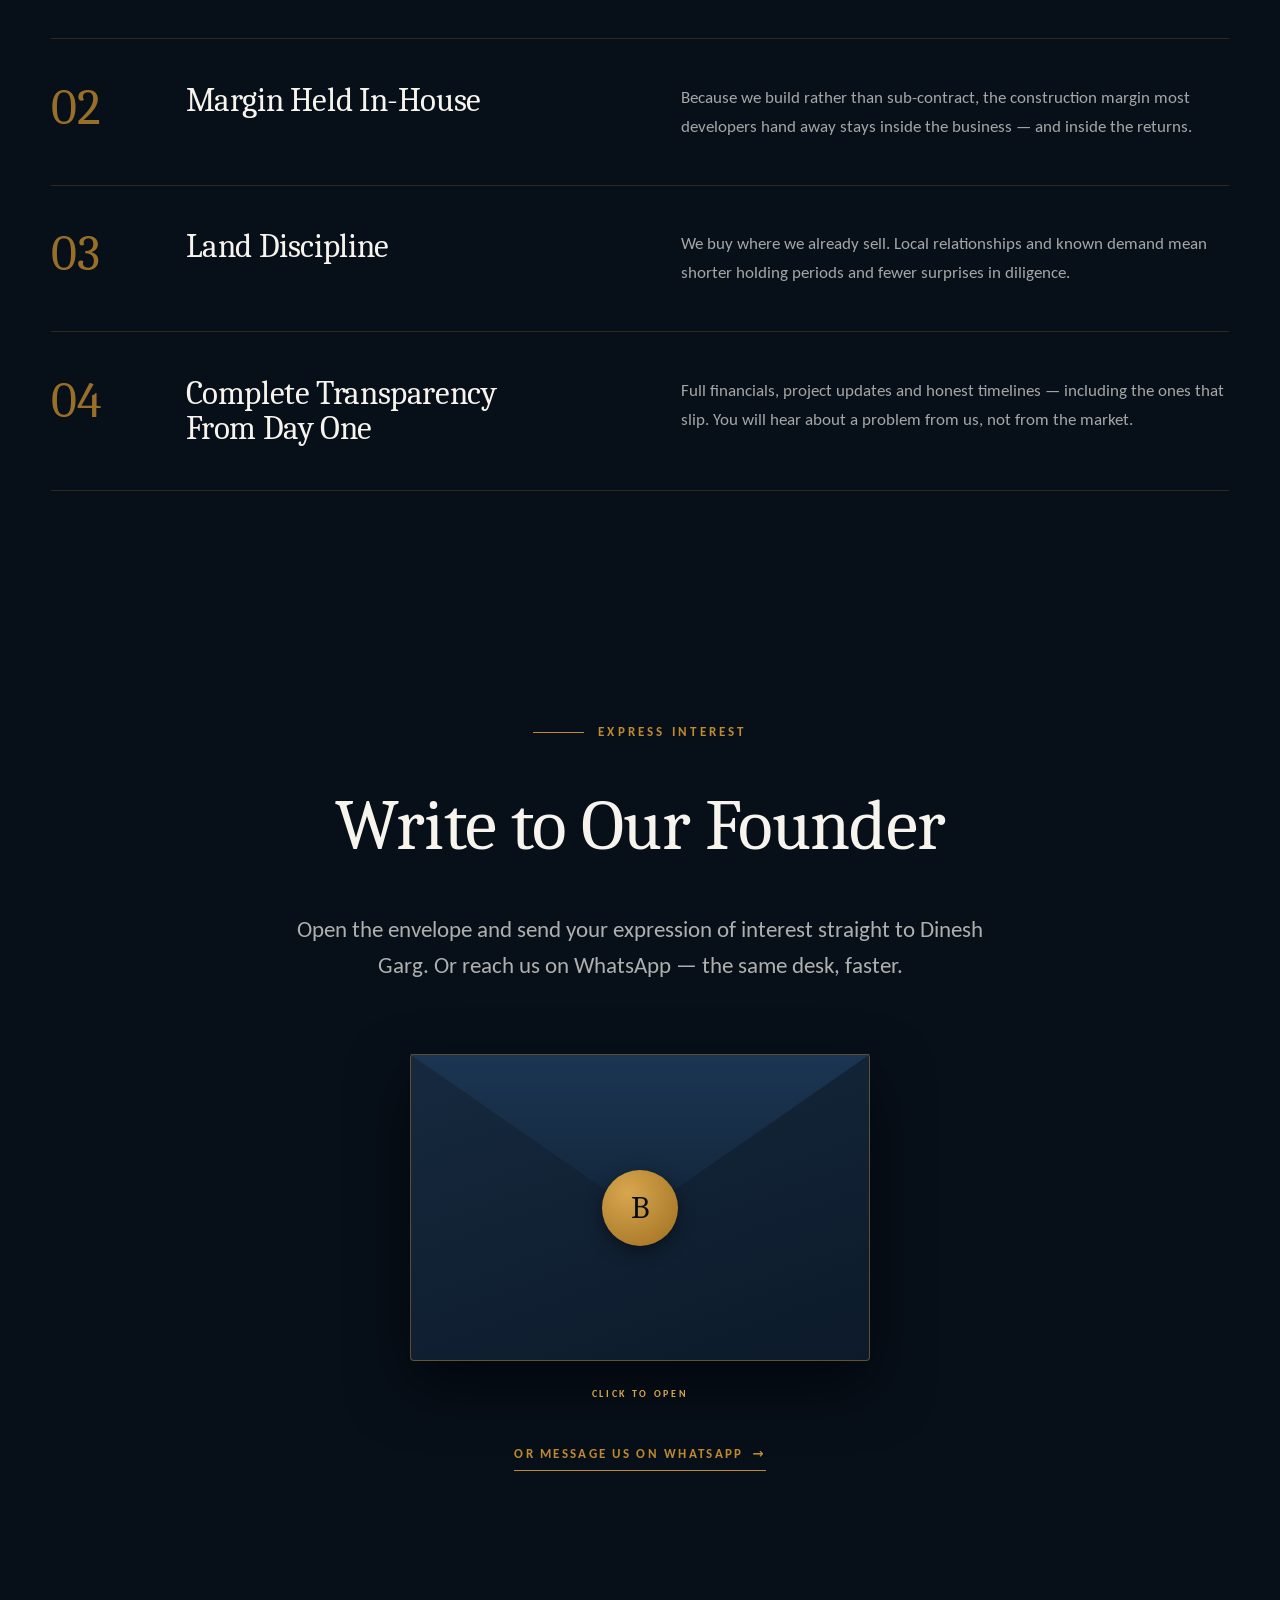
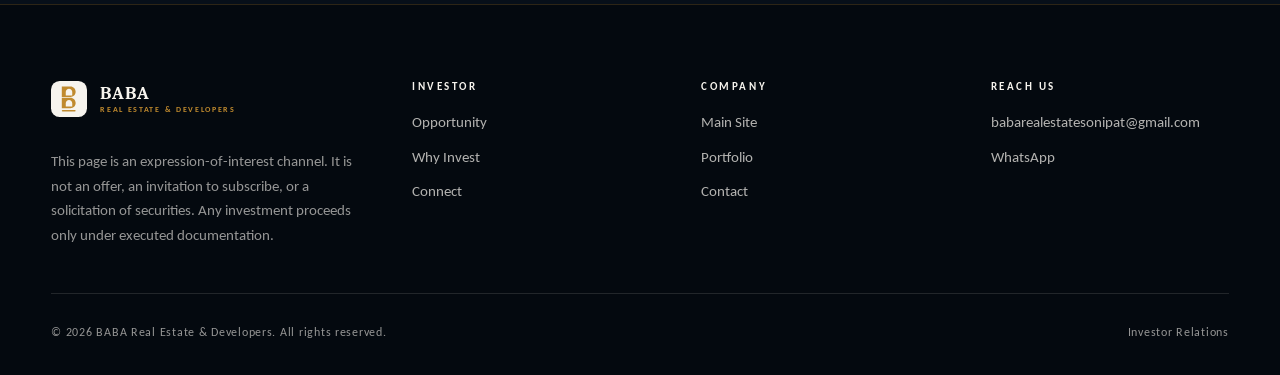
==== commit a0d045b7: "Target Sonipat builder searches: meta, schema, sitemap Co-Authored-By: Claude Opus 5.5 <noreply@anth" ====
--- a/investors.html
+++ b/investors.html
@@ -1,12 +1,29 @@
 <!DOCTYPE html>
-<html lang="en">
+<html lang="en-IN">
 <head>
 <meta charset="utf-8">
 <meta name="viewport" content="width=device-width, initial-scale=1">
-<title>Investor Relations — BABA Real Estate &amp; Developers</title>
-<meta name="description" content="BABA Real Estate &amp; Developers is seeking strategic partners to expand project capacity, acquire land and deepen the development pipeline. Direct access to the founders.">
+<title>Investor Relations | BABA Real Estate &amp; Developers, Sonipat</title>
+<meta name="description" content="BABA Real Estate &amp; Developers, Sonipat, seeks strategic partners to expand project capacity, acquire land and grow its pipeline. Direct access to the founder.">
 <meta name="theme-color" content="#070F19">
-<meta name="robots" content="noindex">
+<!-- Kept out of search on purpose since the first build (capital-raising page). -->
+<meta name="robots" content="noindex, follow">
+<link rel="canonical" href="https://baba-real-estate.in/investors.html">
+
+<meta property="og:type" content="website">
+<meta property="og:site_name" content="BABA Real Estate &amp; Developers">
+<meta property="og:locale" content="en_IN">
+<meta property="og:title" content="Investor Relations | BABA Real Estate &amp; Developers, Sonipat">
+<meta property="og:description" content="A proven builder, ready for capital. Strategic partners for project capacity, land and the development pipeline, with direct access to founder Dinesh Garg.">
+<meta property="og:url" content="https://baba-real-estate.in/investors.html">
+<meta property="og:image" content="https://baba-real-estate.in/assets/img/founder-dinesh-garg-1200.jpg">
+<meta property="og:image:width" content="1200">
+<meta property="og:image:height" content="1600">
+<meta property="og:image:alt" content="Dinesh Garg, Founder of BABA Real Estate &amp; Developers, Sonipat">
+<meta name="twitter:card" content="summary_large_image">
+<meta name="twitter:title" content="Investor Relations | BABA Real Estate &amp; Developers, Sonipat">
+<meta name="twitter:description" content="A proven builder, ready for capital. Strategic partners for project capacity, land and the development pipeline, with direct access to founder Dinesh Garg.">
+<meta name="twitter:image" content="https://baba-real-estate.in/assets/img/founder-dinesh-garg-1200.jpg">
 
 <link rel="icon" href="assets/img/favicon.svg" type="image/svg+xml">
 
@@ -22,6 +39,33 @@
 <link rel="stylesheet" href="assets/css/investors.css">
 <script src="assets/js/config.js" defer></script>
 <script src="assets/js/investors.js" defer></script>
+
+<script type="application/ld+json">
+{
+  "@context": "https://schema.org",
+  "@graph": [
+    {
+      "@type": "WebPage",
+      "@id": "https://baba-real-estate.in/investors.html#webpage",
+      "url": "https://baba-real-estate.in/investors.html",
+      "name": "Investor Relations | BABA Real Estate & Developers, Sonipat",
+      "inLanguage": "en-IN",
+      "isPartOf": { "@id": "https://baba-real-estate.in/#website" },
+      "about": { "@id": "https://baba-real-estate.in/#business" },
+      "publisher": { "@id": "https://baba-real-estate.in/#business" },
+      "breadcrumb": { "@id": "https://baba-real-estate.in/investors.html#breadcrumb" }
+    },
+    {
+      "@type": "BreadcrumbList",
+      "@id": "https://baba-real-estate.in/investors.html#breadcrumb",
+      "itemListElement": [
+        { "@type": "ListItem", "position": 1, "name": "Home", "item": "https://baba-real-estate.in/" },
+        { "@type": "ListItem", "position": 2, "name": "Investor Relations", "item": "https://baba-real-estate.in/investors.html" }
+      ]
+    }
+  ]
+}
+</script>
 </head>
 
 <body class="ir">
